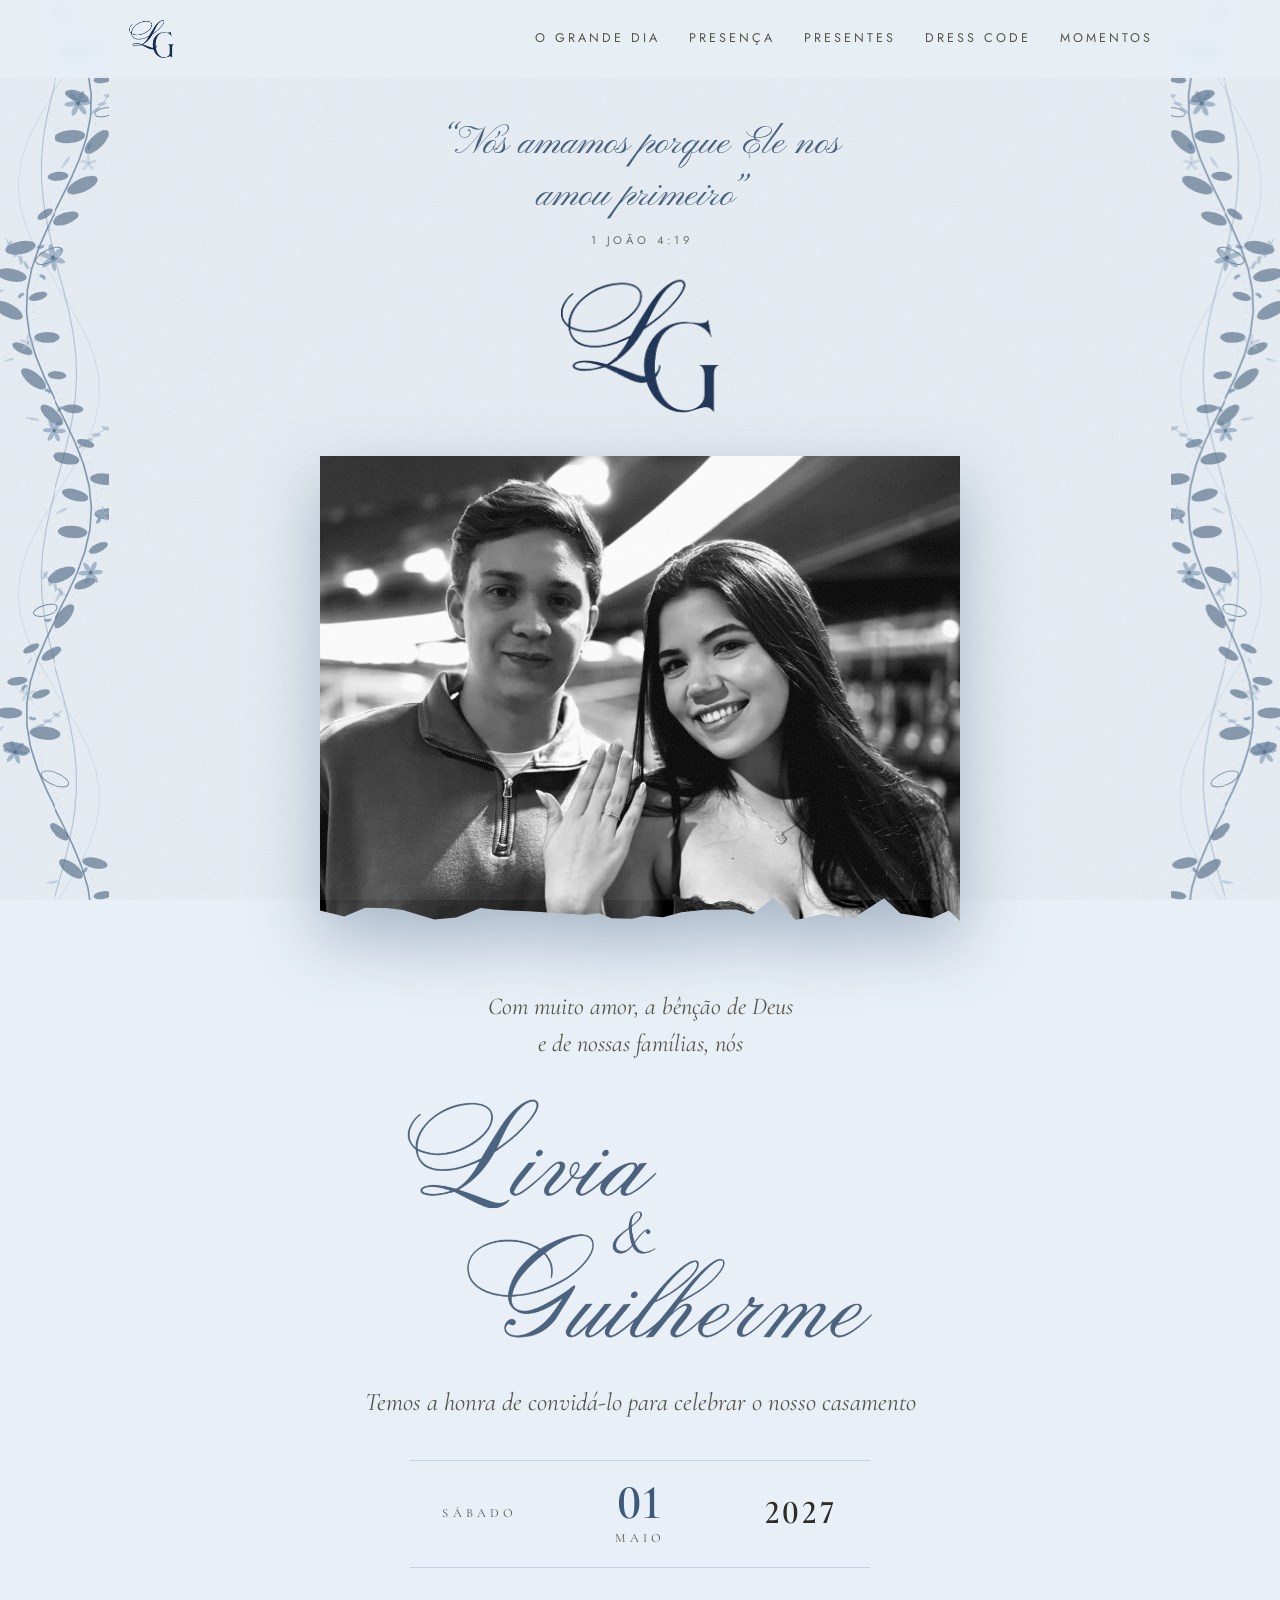
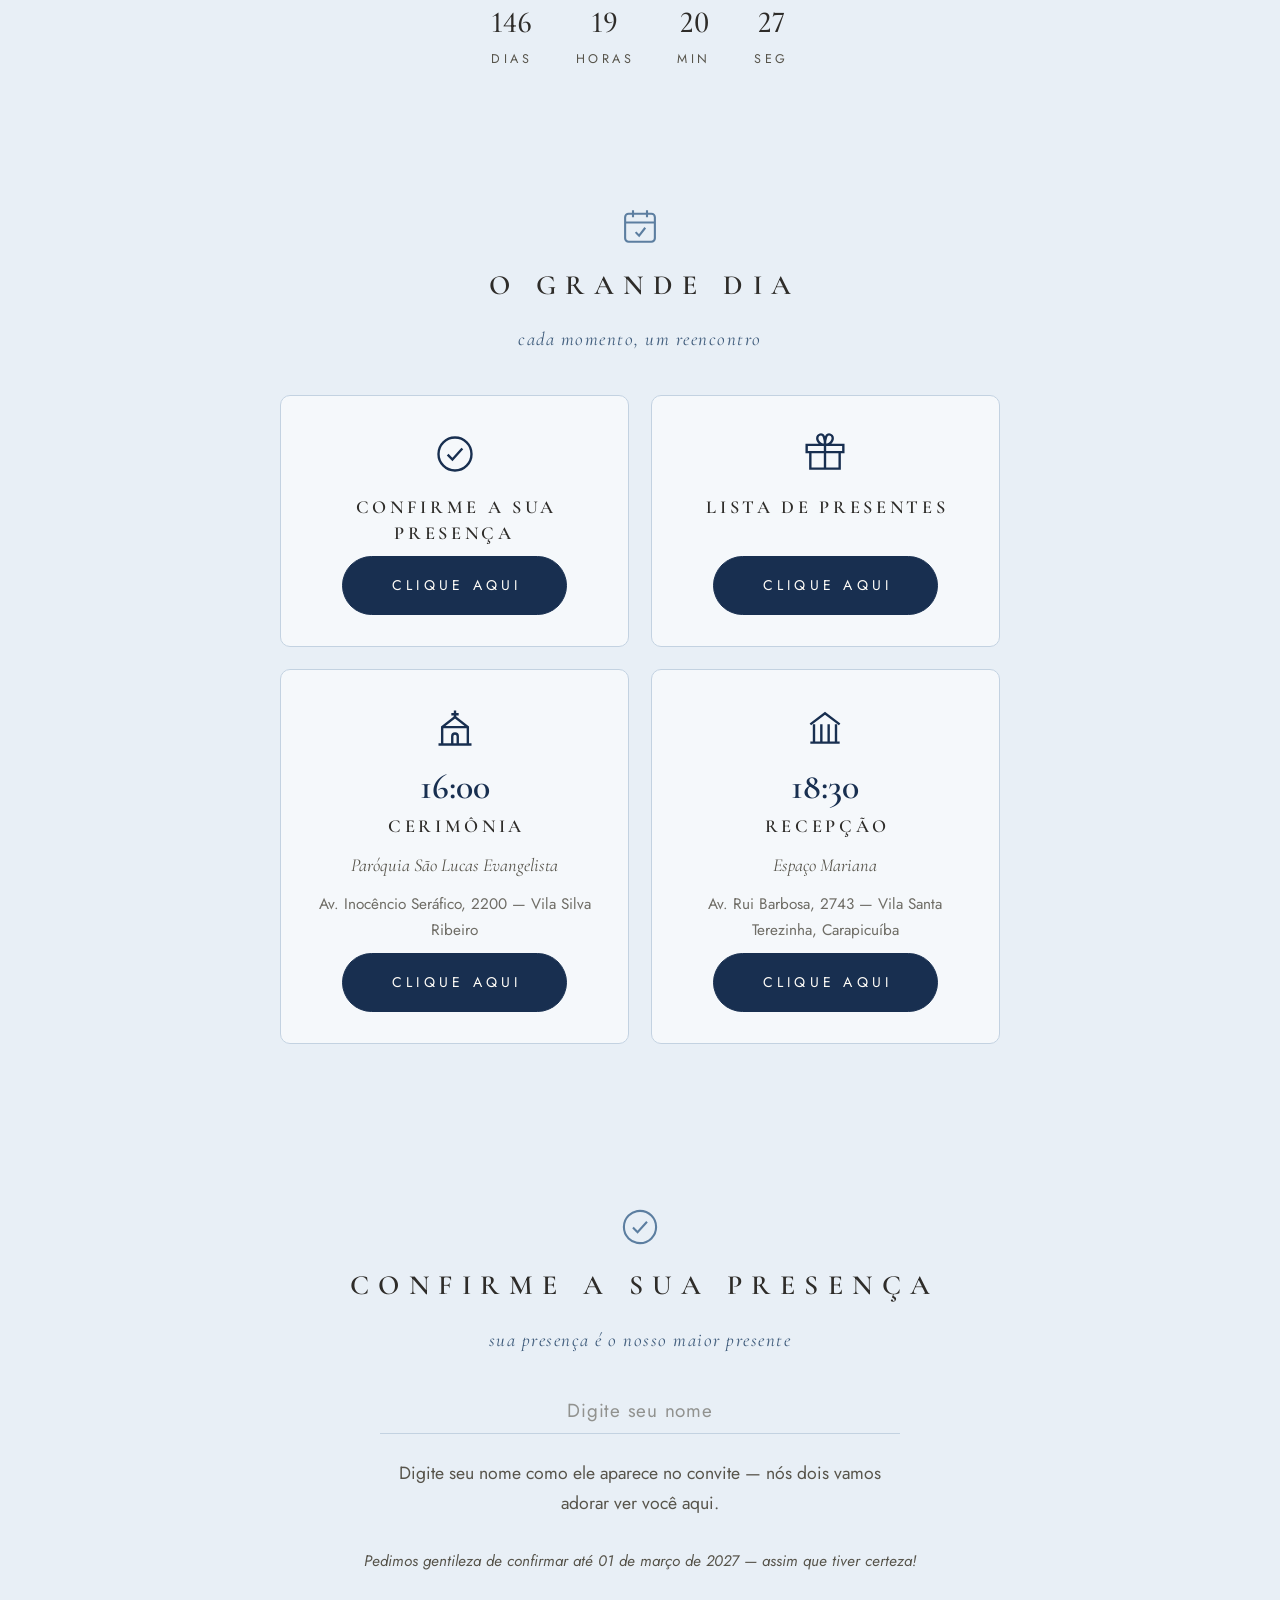
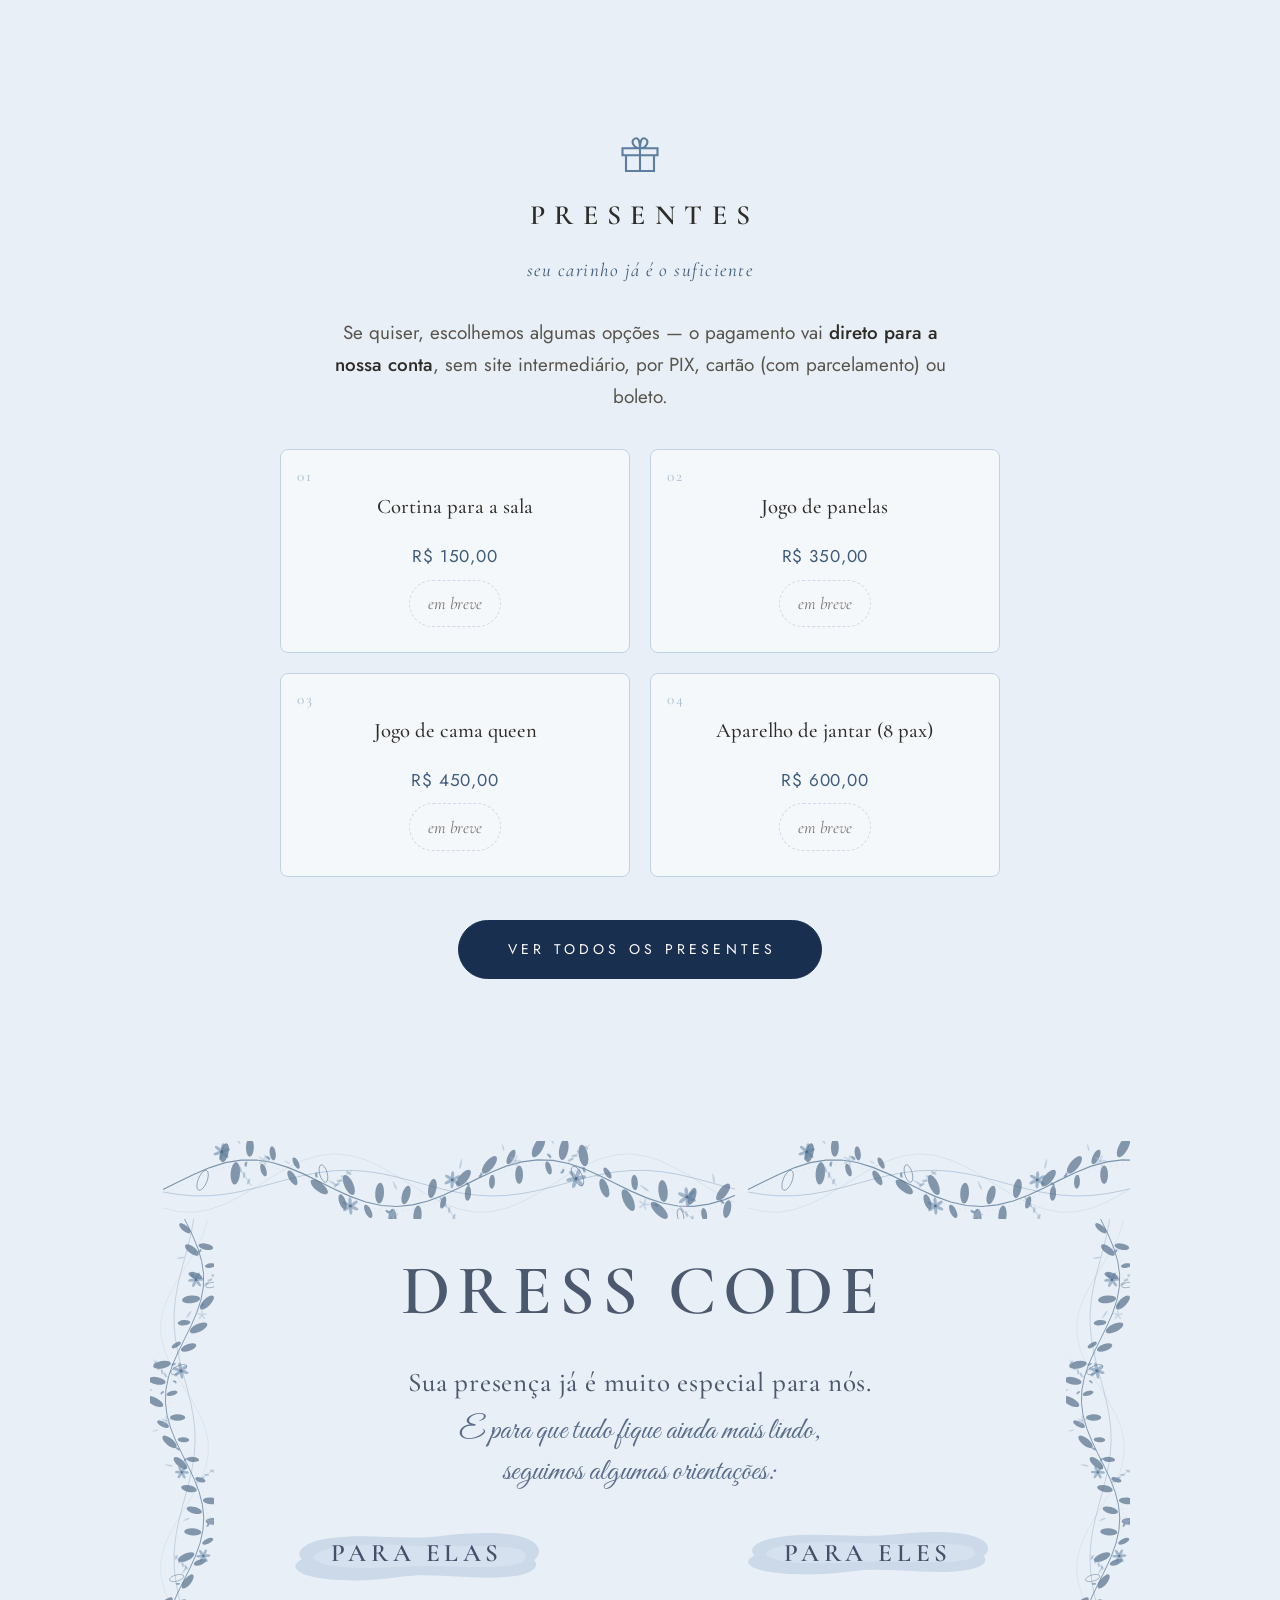
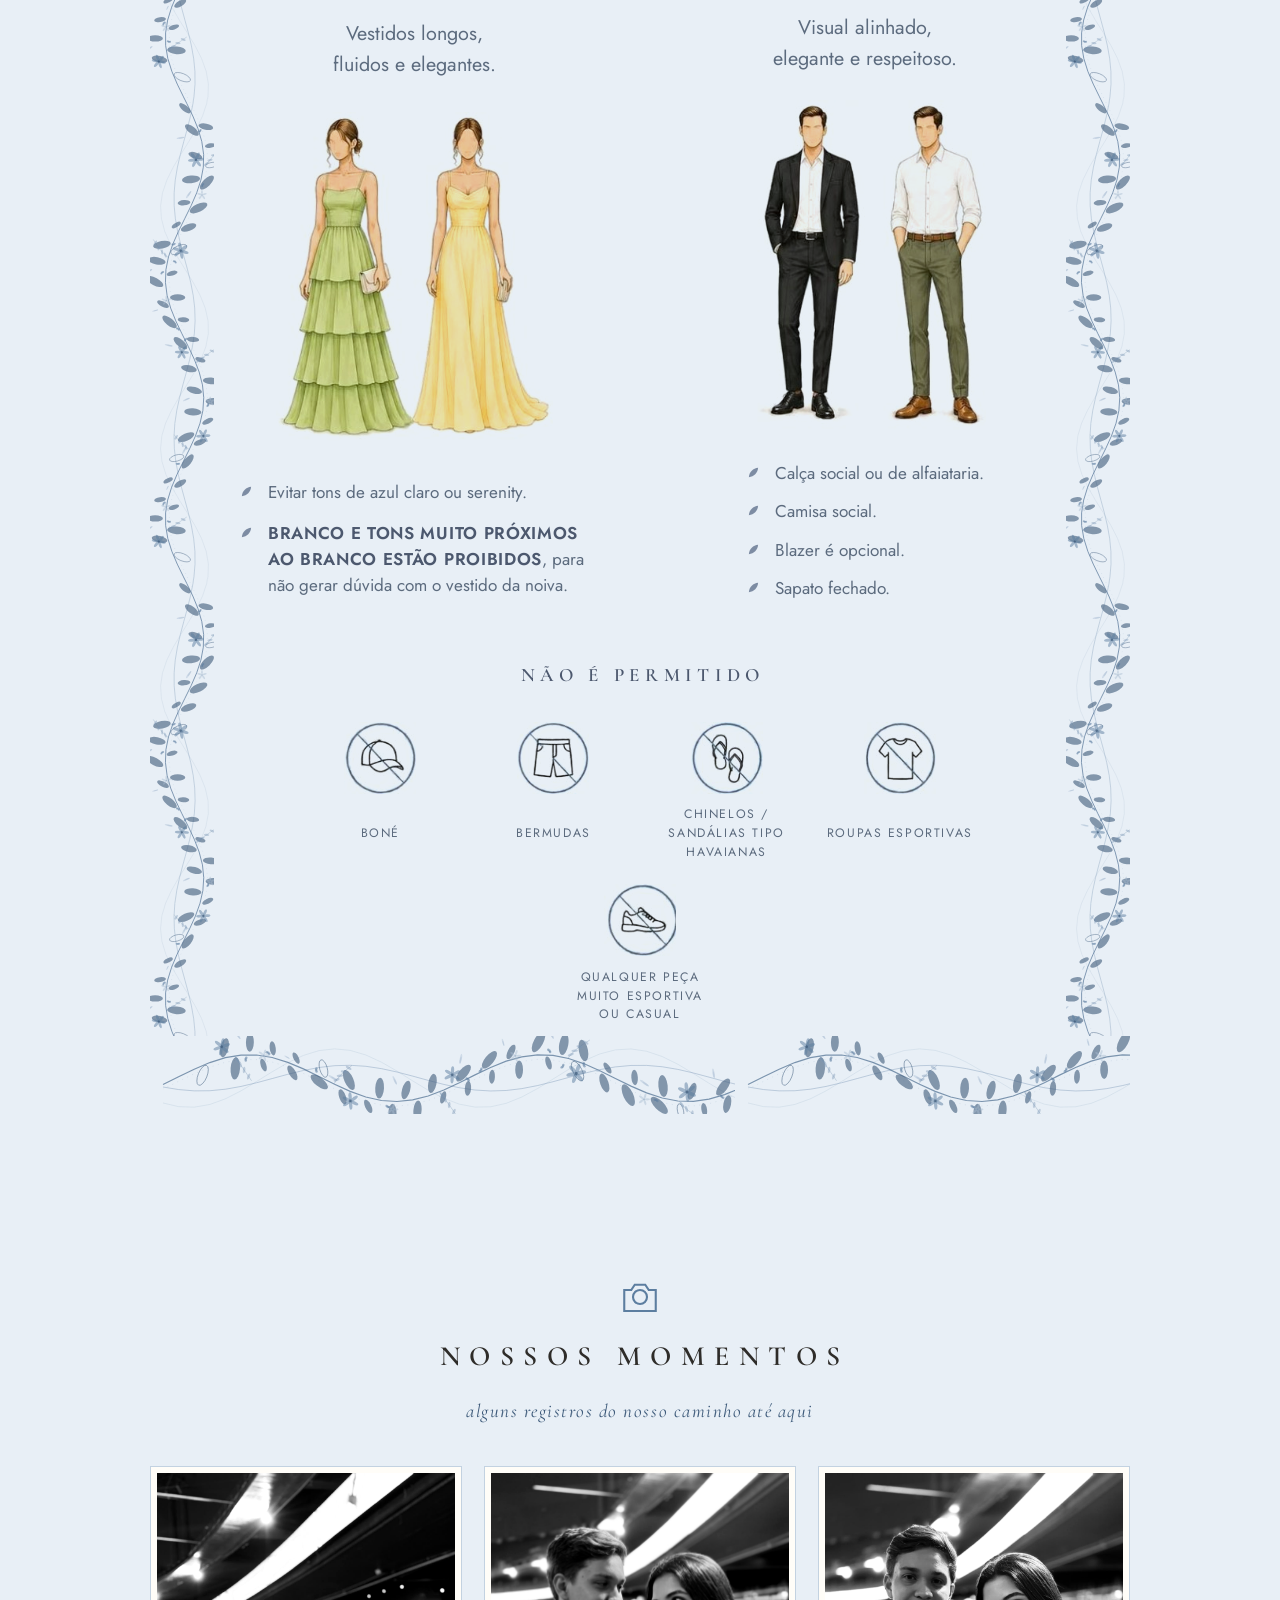
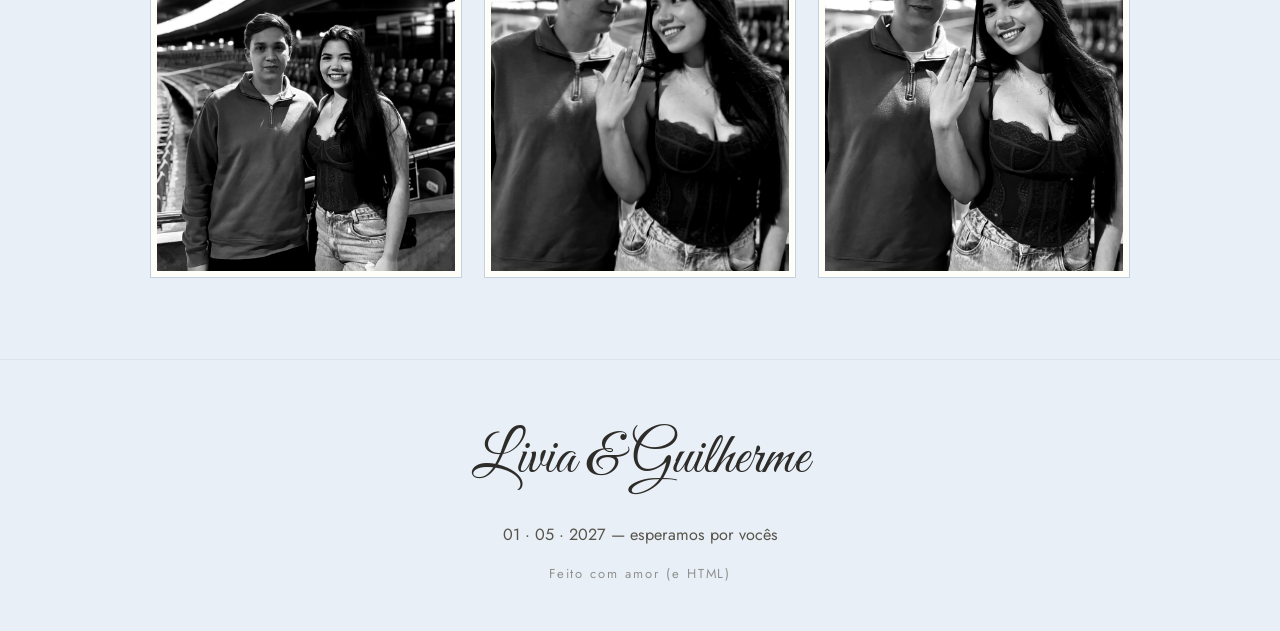
==== index.html @ 443a5aac "Implementação Carta Convite Casamento Livia e Guilherme" ====
<!DOCTYPE html>
<html lang="pt-BR">
<head>
  <meta charset="UTF-8">
  <meta name="viewport" content="width=device-width, initial-scale=1.0">
  <title>Livia &amp; Guilherme — 01 de Maio de 2027</title>
  <!-- TODO LIVIA: conferir data, horário e locais antes de publicar -->
  <meta name="description" content="Livia & Guilherme têm a honra de convidar você para o nosso casamento — sábado, 01 de maio de 2027. Confirme sua presença.">
  <meta property="og:title" content="Livia &amp; Guilherme — Casamento">
  <meta property="og:description" content="01 · 05 · 2027 — Temos a honra de convidá-lo para o nosso casamento.">
  <meta property="og:type" content="website">
  <meta property="og:url" content="https://rcvdigo.github.io/livia_guilherme/">
  <meta property="og:image" content="https://rcvdigo.github.io/livia_guilherme/img/og.jpeg">
  <meta property="og:image:width" content="1200">
  <meta property="og:image:height" content="630">
  <meta property="og:locale" content="pt_BR">
  <meta name="twitter:card" content="summary_large_image">
  <link rel="preconnect" href="https://fonts.googleapis.com">
  <link rel="preconnect" href="https://fonts.gstatic.com" crossorigin>
  <link href="https://fonts.googleapis.com/css2?family=Cormorant+Garamond:ital,wght@0,400;0,500;0,600;1,400;1,500&family=Great+Vibes&family=Jost:wght@300;400;500&family=Pinyon+Script&display=swap" rel="stylesheet">
  <link rel="stylesheet" href="css/style.css">
  <link rel="stylesheet" href="css/foto-deckle.css">
  <link rel="icon" type="image/png" href="img/favicon.png">
</head>
<body>

  <!-- moldura floral lateral (tile gerado) -->
  <div class="florais florais--esq" aria-hidden="true"></div>
  <div class="florais florais--dir" aria-hidden="true"></div>

  <header class="topbar">
    <a class="monograma" href="#inicio" aria-label="Início"><img src="img/monograma.png" alt=""></a>
    <nav class="nav" id="nav" aria-label="Navegação principal">
      <a href="#dia">O Grande Dia</a>
      <a href="#presenca">Presença</a>
      <a href="#presentes">Presentes</a>
      <a href="#dresscode">Dress Code</a>
      <a href="#galeria">Momentos</a>
    </nav>
    <button class="nav-toggle" id="navToggle" aria-label="Abrir menu" aria-expanded="false">☰</button>
  </header>

  <main>
    <!-- ============ SEÇÃO 1 — HERO (monograma, nomes, data, versículo) ============ -->
    <section class="hero" id="inicio">
      <div class="hero__versiculo" data-hero style="--d:.1s">
        <p>“Nós amamos porque Ele nos amou primeiro”</p>
        <span>1 João 4:19</span>
      </div>
      <div class="hero__monograma" data-hero style="--d:.3s">
        <img src="img/monograma.png" alt="Monograma L &amp; G">
      </div>
      <!-- TODO LIVIA: trocar por uma foto B&W mais nítida quando houver -->
      <figure class="hero__foto foto-deckle" data-hero style="--d:.55s">
        <img src="img/casal-olhando.jpg" alt="Livia e Guilherme rindo um com o outro">
      </figure>
      <p class="hero__verso" data-hero style="--d:.8s">Com muito amor, a bênção de Deus<br>e de nossas famílias, nós</p>
      <h1 class="hero__nomes" data-hero style="--d:1.05s"><img src="img/nomes.png" alt="Livia &amp; Guilherme"></h1>
      <p class="hero__convite" data-hero style="--d:1.3s">Temos a honra de convidá-lo para celebrar o nosso casamento</p>
      <div class="data-line" data-hero style="--d:1.5s">
        <span class="data-line__col"><small>Sábado</small></span>
        <span class="data-line__col"><b>01</b><small>Maio</small></span>
        <span class="data-line__col"><b class="ano">2027</b></span>
      </div>
      <div class="countdown" id="countdown" data-hero style="--d:1.7s" aria-label="Contagem regressiva para o casamento">
        <div><b id="cd-d">—</b><small>dias</small></div>
        <div><b id="cd-h">—</b><small>horas</small></div>
        <div><b id="cd-m">—</b><small>min</small></div>
        <div><b id="cd-s">—</b><small>seg</small></div>
      </div>
    </section>

    <!-- ============ SEÇÃO 2 — CARDS DE EVENTOS E AÇÕES RÁPIDAS ============ -->
    <section class="bloco" id="dia">
      <div class="bloco__cabecalho" data-reveal>
        <svg class="bloco__icone" viewBox="0 0 24 24" fill="none" stroke="currentColor" stroke-width="1.2" aria-hidden="true"><rect x="3.5" y="5" width="17" height="16" rx="2"/><path d="M3.5 10h17M8 3v4M16 3v4"/><path d="m9.5 15.5 2 2 3.5-4.5"/></svg>
        <h2 class="bloco__titulo">O Grande Dia</h2>
        <p class="bloco__sub">cada momento, um reencontro</p>
      </div>
      <div class="acoes">
        <article class="acao" data-reveal>
          <svg class="acao__icone" viewBox="0 0 24 24" fill="none" stroke="currentColor" stroke-width="1.3" aria-hidden="true"><circle cx="12" cy="12" r="9"/><path d="m8 12.3 2.6 2.7L16 9"/></svg>
          <h3 class="acao__titulo">Confirme a sua Presença</h3>
          <a class="botao botao--marinho" href="#presenca">Clique aqui</a>
        </article>
        <article class="acao" data-reveal style="--rd:.08s">
          <svg class="acao__icone" viewBox="0 0 24 24" fill="none" stroke="currentColor" stroke-width="1.3" aria-hidden="true"><path d="M4 11h16v9H4zM2 7h20v4H2zM12 7v13M12 7c-4 0-5.5-4.5-3-5.5S12 4 12 7zm0 0c4 0 5.5-4.5 3-5.5S12 4 12 7z"/></svg>
          <h3 class="acao__titulo">Lista de Presentes</h3>
          <a class="botao botao--marinho" href="#presentes">Clique aqui</a>
        </article>
        <article class="acao" id="cerimonia" data-reveal style="--rd:.16s">
          <svg class="acao__icone" viewBox="0 0 24 24" fill="none" stroke="currentColor" stroke-width="1.3" aria-hidden="true"><path d="M12 2.5v4M10 4.5h4"/><path d="M5 21V11.5L12 6l7 5.5V21"/><path d="M3 21h18M5 11.5h14"/><path d="M10.5 21v-4.5a1.5 1.5 0 0 1 3 0V21"/></svg>
          <p class="acao__horario">16:00</p>
          <h3 class="acao__titulo">Cerimônia</h3>
          <p class="acao__local">Paróquia São Lucas Evangelista</p>
          <p class="acao__endereco">Av. Inocêncio Seráfico, 2200 — Vila Silva Ribeiro</p>
          <a class="botao botao--marinho" target="_blank" rel="noopener"
             href="https://www.google.com/maps/search/?api=1&amp;query=Par%C3%B3quia+S%C3%A3o+Lucas+Evangelista%2C+Av.+Inoc%C3%AAncio+Ser%C3%A1fico%2C+2200+-+Vila+Silva+Ribeiro">Clique aqui</a>
        </article>
        <article class="acao" id="recepcao" data-reveal style="--rd:.24s">
          <svg class="acao__icone" viewBox="0 0 24 24" fill="none" stroke="currentColor" stroke-width="1.3" aria-hidden="true"><path d="M4 10l8-6 8 6"/><path d="M6 10v10M18 10v10M4 20h16M10 10v10M14 10v10"/></svg>
          <p class="acao__horario">18:30</p>
          <h3 class="acao__titulo">Recepção</h3>
          <p class="acao__local">Espaço Mariana</p>
          <p class="acao__endereco">Av. Rui Barbosa, 2743 — Vila Santa Terezinha, Carapicuíba</p>
          <a class="botao botao--marinho" target="_blank" rel="noopener"
             href="https://maps.app.goo.gl/5NNAHqxyvUBiujkr8">Clique aqui</a>
        </article>
      </div>
    </section>

    <!-- ============ SEÇÃO 3 — RSVP (mesmo mecanismo do amabillyegabriel.com) ============ -->
    <!-- Nomes cadastrados em js/dados.js; confirmações via Apps Script (README) -->
    <section class="bloco bloco--centro" id="presenca">
      <div class="bloco__cabecalho" data-reveal>
        <svg class="bloco__icone" viewBox="0 0 24 24" fill="none" stroke="currentColor" stroke-width="1.2" aria-hidden="true"><circle cx="12" cy="12" r="9.2"/><path d="m8 12.3 2.6 2.7L16 9"/></svg>
        <h2 class="bloco__titulo">Confirme a sua Presença</h2>
        <p class="bloco__sub">sua presença é o nosso maior presente</p>
      </div>
      <div class="rsvp" data-reveal>
        <input type="text" id="rsvpInput" placeholder="Digite seu nome" autocomplete="off" spellcheck="false"
               aria-label="Digite seu nome">
        <div id="rsvpStatus" class="rsvp__status" aria-live="polite"></div>
        <div class="rsvp__mural" id="rsvpMural" hidden></div>
      </div>
      <p class="minusc rsvp__prazo" id="rsvpPrazo" data-reveal></p>
    </section>

    <!-- ============ SEÇÃO 4 — PRESENTES (Mercado Pago) ============ -->
    <!-- itens em js/dados.js: link do Mercado Pago em "link"; pago? "comprado": true -->
    <!-- aqui só os 4 primeiros (data-limite); a lista completa fica em presentes.html -->
    <section class="bloco bloco--centro" id="presentes">
      <div class="bloco__cabecalho" data-reveal>
        <svg class="bloco__icone" viewBox="0 0 24 24" fill="none" stroke="currentColor" stroke-width="1.2" aria-hidden="true"><path d="M4 11h16v9H4zM2 7h20v4H2zM12 7v13M12 7c-4 0-5.5-4.5-3-5.5S12 4 12 7zm0 0c4 0 5.5-4.5 3-5.5S12 4 12 7z"/></svg>
        <h2 class="bloco__titulo">Presentes</h2>
        <p class="bloco__sub">seu carinho já é o suficiente</p>
      </div>
      <p class="bloco__texto" data-reveal>Se quiser, escolhemos algumas opções — o pagamento vai
      <b>direto para a nossa conta</b>, sem site intermediário, por PIX, cartão (com parcelamento) ou boleto.</p>
      <div class="grade-presentes" id="gradePresentes" data-limite="4"></div>
      <p class="presentes__mais" id="verTodos" hidden>
        <a class="botao botao--marinho" href="presentes.html">Ver todos os presentes</a>
      </p>
      <noscript><p class="minusc">Ative o JavaScript para ver a lista de presentes.</p></noscript>
    </section>

    <!-- ============ SEÇÃO 5 — DRESS CODE (convite florido — modelo da noiva) ============ -->
    <section class="bloco bloco--centro" id="dresscode">
      <div class="dress-in" data-reveal>
        <span class="dc-frame dc-frame--t" aria-hidden="true"></span>
        <span class="dc-frame dc-frame--b" aria-hidden="true"></span>
        <span class="dc-frame dc-frame--l" aria-hidden="true"></span>
        <span class="dc-frame dc-frame--r" aria-hidden="true"></span>

        <div class="bloco__cabecalho">
          <h2 class="bloco__titulo">Dress Code</h2>
          <p class="bloco__sub">Sua presença já é muito especial para nós.</p>
          <p class="bloco__sub bloco__sub--cali">E para que tudo fique ainda mais lindo,<br>
          seguimos algumas orientações:</p>
        </div>

        <div class="dc">
          <div class="dc__lado">
            <h3 class="dc__pill">Para elas</h3>
            <p class="dc__desc">Vestidos longos,<br>fluidos e elegantes.</p>
            <img src="img/dc-elas.jpg" alt="Ilustração de duas convidadas com vestidos longos, um verde em camadas e outro amarelo">
            <ul class="dc__lista">
              <li>Evitar tons de azul claro ou serenity.</li>
              <li><b>Branco e tons muito próximos ao branco estão proibidos</b>, para não gerar dúvida com o vestido da noiva.</li>
            </ul>
          </div>
          <span class="dc__div" aria-hidden="true"></span>
          <div class="dc__lado">
            <h3 class="dc__pill">Para eles</h3>
            <p class="dc__desc">Visual alinhado,<br>elegante e respeitoso.</p>
            <img src="img/dc-eles.jpg" alt="Ilustração de dois convidados, um de terno escuro e outro de camisa social com calça oliva">
            <ul class="dc__lista">
              <li>Calça social ou de alfaiataria.</li>
              <li>Camisa social.</li>
              <li>Blazer é opcional.</li>
              <li>Sapato fechado.</li>
            </ul>
          </div>
        </div>
        <div class="dc__nao" data-reveal>
          <h3>Não é permitido</h3>
          <ul class="dc__proibicoes">
            <li>
              <img src="img/dc-p1.jpg" alt="">
              <span>Boné</span>
            </li>
            <li>
              <img src="img/dc-p2.jpg" alt="">
              <span>Bermudas</span>
            </li>
            <li>
              <img src="img/dc-p3.jpg" alt="">
              <span>Chinelos / sandálias tipo havaianas</span>
            </li>
            <li>
              <img src="img/dc-p4.jpg" alt="">
              <span>Roupas esportivas</span>
            </li>
            <li>
              <img src="img/dc-p5.jpg" alt="">
              <span>Qualquer peça muito esportiva ou casual</span>
            </li>
          </ul>
        </div>
      </div>
    </section>

    <!-- ============ SEÇÃO 6 — GALERIA / NOSSOS MOMENTOS ============ -->
    <section class="bloco" id="galeria">
      <div class="bloco__cabecalho" data-reveal>
        <svg class="bloco__icone" viewBox="0 0 24 24" fill="none" stroke="currentColor" stroke-width="1.2" aria-hidden="true"><path d="M3 8h4l2-3h6l2 3h4v12H3zM12 16a4 4 0 1 0 0-8 4 4 0 0 0 0 8z"/></svg>
        <h2 class="bloco__titulo">Nossos Momentos</h2>
        <p class="bloco__sub">alguns registros do nosso caminho até aqui</p>
      </div>
      <div class="galeria">
        <figure data-reveal><img src="img/casal-frente.jpg" alt="Livia e Guilherme juntos" loading="lazy"></figure>
        <figure data-reveal><img src="img/casal-anel.jpg" alt="Anel de noivato" loading="lazy"></figure>
        <figure data-reveal><img src="img/casal-olhando.jpg" alt="Olhares trocados" loading="lazy"></figure>
        <!-- TODO LIVIA: adicionar mais fotos (pré-wedding etc.) aqui -->
      </div>
    </section>
  </main>

  <footer class="rodape">
    <p class="caligrafia rodape__nomes">Livia &amp; Guilherme</p>
    <p>01 · 05 · 2027 — esperamos por vocês</p>
    <small>Feito com amor (e HTML)</small>
  </footer>

  <!-- lightbox simples -->
  <div class="lightbox" id="lightbox" hidden>
    <img src="" alt="">
    <button class="lightbox__fechar" aria-label="Fechar">✕</button>
  </div>

  <!-- modal de presente ("Ver detalhes", modelo da referência) -->
  <div class="modal" id="modalPresente" hidden>
    <div class="modal__caixa">
      <button class="modal__fechar" type="button" aria-label="Fechar">✕</button>
      <p class="modal__rotulo">Seu presente</p>
      <h3 class="modal__nome" id="modalNome"></h3>
      <p class="modal__preco" id="modalPreco"></p>
      <div class="modal__meios" aria-label="Formas de pagamento">
        <span title="PIX">PIX</span><span title="Cartão de crédito">Cartão</span><span title="Boleto">Boleto</span><span title="Parcelamento em até 12x">12×</span>
      </div>
      <p class="minusc" id="modalNota">Pagamento direto para a conta do casal, via Mercado Pago.</p>
      <a class="botao botao--marinho modal__cta" id="modalCta" target="_blank" rel="noopener">Faça o pagamento</a>
    </div>
  </div>

  <script src="js/dados.js"></script>
  <script src="js/main.js"></script>
</body>
</html>
---- css/style.css ----
/* ============================================================
   Livia & Guilherme — identidade visual v2
   Fiel ao mockup da noiva: moldura botânica azul densa, papel
   creme, foto B&W com rasgo de papel, caligrafia + serif caps.
   ============================================================ */
:root {
  --creme:        #e8eff6; /* fundo único do site: azul bem claro (pedido da noiva, 31/10) */
  --creme-escuro: #d9e4ef;
  --azul:         #5c7ea0;
  --azul-claro:   #a8bcd1;
  --azul-tinta:   #3d5a7a;
  --marinho:      #182f50; /* navy do monograma oficial (extraído de img/monograma.png) */
  --carvao:       #2e2c29;
  --grafite:      #57544b;
  --borda:        #c3d2e1;
  --branco:       #fffdf8;

  --serif: "Cormorant Garamond", Georgia, serif;
  --sans:  "Jost", "Segoe UI", sans-serif;
  --cali:  "Great Vibes", cursive;
  --cali-fina: "Pinyon Script", cursive; /* caligrafia fina de convite (estilo Bickham Script) */

  --flor-w: clamp(46px, 8.5vw, 116px);
  /* margem do papel: toda a coluna de conteúdo fica AQUI, fora da moldura
     floral (que cobre 0..--flor-w). Se algo sangrar para cá, some com a flor. */
  --gutter: calc(var(--flor-w) + 1rem);
  /* textura de papel (ruído sutil) */
  --papel: url("data:image/svg+xml,%3Csvg xmlns='http://www.w3.org/2000/svg' width='260' height='260'%3E%3Cfilter id='n'%3E%3CfeTurbulence type='fractalNoise' baseFrequency='.8' numOctaves='2' stitchTiles='stitch'/%3E%3CfeColorMatrix type='saturate' values='0'/%3E%3C/filter%3E%3Crect width='260' height='260' filter='url(%23n)' opacity='.55'/%3E%3C/svg%3E");
}

* { box-sizing: border-box; margin: 0; padding: 0; }
html {
  scroll-behavior: smooth;
  /* base 18px (antes 16px): tudo que usa rem cresce ~12% p/ legibilidade
     (pedido do casal, 31/10 — convidados de todas as idades) */
  font-size: 18px;
}
body {
  background: var(--creme);
  color: var(--carvao);
  font-family: var(--sans);
  font-weight: 400; /* era 300 (Jost Light) — 400 legível sem parecer engessado */
  line-height: 1.7;
  overflow-x: hidden;
  padding-inline: var(--gutter); /* nada de conteúdo sob a moldura floral */
}
img { display: block; max-width: 100%; }
a { color: var(--azul-tinta); }
::selection { background: var(--azul-claro); color: var(--carvao); }

/* ---------- textura de papel sobre toda a página ---------- */
body::before {
  content: ""; position: fixed; inset: 0; z-index: 30;
  pointer-events: none; opacity: .3; background-image: var(--papel);
}
body::after {
  content: ""; position: fixed; inset: 0; z-index: 0; pointer-events: none;
  background: none; /* vinheta removida: fundo em um tom só */
}

/* ---------- moldura floral lateral (tile gerado: img/flores.svg) ---------- */
.florais {
  position: fixed; top: 0; bottom: 0; width: var(--flor-w);
  background-image: url("../img/flores.svg");
  background-repeat: repeat-y;
  background-size: 100% auto;
  background-position-y: var(--par, 0px); /* parallax via JS */
  pointer-events: none; z-index: 5;
}
.florais--esq { left: 0; }
.florais--dir { right: 0; transform: scaleX(-1); }
/* o conteúdo inteiro vive dentro de --gutter (ver body);
   faixas full-blee (topbar/rodapé) escapam com margem negativa e
   devolvem a mesma respiração via padding */
@media (max-width: 560px) { :root { --flor-w: 42px; } }

/* ---------- topo ---------- */
.topbar {
  position: sticky; top: 0; z-index: 50;
  display: flex; align-items: center; justify-content: space-between;
  margin-inline: calc(-1 * var(--gutter)); /* faixa full-blee por baixo das flores */
  padding: 1rem var(--gutter);
  background: rgba(232, 239, 246, .92);
  backdrop-filter: blur(8px);
  transition: padding .3s ease, box-shadow .3s ease;
}
.topbar.rolado {
  padding-block: .45rem;
  box-shadow: 0 8px 24px -14px rgba(46, 44, 41, .35);
  border-bottom: 1px solid var(--creme-escuro);
}
.monograma { display: inline-flex; align-items: center; }
.monograma img { height: 42px; width: auto; }
.nav { display: flex; gap: 1.6rem; }
.nav a {
  font-size: .7rem; letter-spacing: .24em; text-transform: uppercase;
  color: var(--grafite); text-decoration: none; transition: color .2s;
}
.nav a:hover { color: var(--azul-tinta); }
.nav-toggle {
  display: none; background: none; border: 1px solid var(--borda);
  border-radius: 4px; font-size: 1.1rem; color: var(--carvao); padding: .15rem .55rem;
}
@media (max-width: 760px) {
  .nav-toggle { display: block; }
  .nav {
    position: absolute; top: 100%; right: 0; left: 0;
    flex-direction: column; gap: 0; background: var(--creme);
    border-bottom: 1px solid var(--borda);
    left: var(--gutter); right: var(--gutter); /* menu fica dentro do papel */
    max-height: 0; overflow: hidden; transition: max-height .3s ease;
  }
  .nav.aberto { max-height: 340px; }
  .nav a { padding: .9rem 1.2rem; border-top: 1px solid var(--creme-escuro); }
}

/* ---------- entradas em cena ---------- */
@keyframes subiu { from { opacity: 0; transform: translateY(20px); } to { opacity: 1; transform: none; } }
@keyframes kenburns { from { transform: scale(1); } to { transform: scale(1.07); } }
[data-hero] { opacity: 0; animation: subiu 1s cubic-bezier(.2, .7, .3, 1) forwards; animation-delay: var(--d, 0s); }
[data-reveal] { opacity: 0; transform: translateY(26px); transition: opacity .9s ease, transform .9s cubic-bezier(.2, .7, .3, 1); transition-delay: var(--rd, 0s); }
[data-reveal].visivel { opacity: 1; transform: none; }

/* ---------- HERO (fiel ao mockup) ---------- */
.hero {
  position: relative; z-index: 1;
  min-height: calc(100svh - 64px);
  display: flex; flex-direction: column; justify-content: center;
  text-align: center;
  padding: 2.2rem 0 3rem;
}
.hero__versiculo { max-width: 42ch; margin: 0 auto; }
.hero__versiculo p {
  font-family: var(--cali-fina);
  font-size: clamp(1.5rem, 4vw, 2.15rem);
  line-height: 1.35; color: var(--azul-tinta);
}
.hero__versiculo span {
  display: block; margin-top: .5rem;
  font-size: .62rem; letter-spacing: .34em; text-indent: .34em; text-transform: uppercase;
  color: var(--grafite); opacity: .9;
}
.hero__monograma { display: flex; justify-content: center; margin-top: 1.2rem; }
.hero__monograma img { height: clamp(104px, 21vw, 148px); width: auto; }
.hero__foto {
  width: min(640px, 94%);
  margin: 2rem auto 0;
  filter: drop-shadow(0 26px 34px rgba(61, 90, 122, .38));
}
.hero__foto img {
  width: 100%; aspect-ratio: 13 / 10; object-fit: cover; object-position: 50% 24%;
  filter: grayscale(1) contrast(1.06) brightness(1.02);
  animation: kenburns 26s ease-in-out infinite alternate;
}
.hero__verso {
  font-family: var(--serif); font-style: italic;
  font-size: clamp(1.05rem, 2.6vw, 1.35rem); line-height: 1.55;
  color: var(--grafite); margin-top: 2.2rem;
}
.hero__nomes { margin-top: .5rem; }
.hero__nomes img { width: min(520px, 86%); height: auto; margin-inline: auto; }
.hero__convite {
  font-family: var(--serif); font-style: italic;
  font-size: clamp(1.05rem, 2.6vw, 1.4rem);
  color: var(--grafite); margin-top: .9rem;
}
.data-line {
  display: grid; grid-template-columns: 1fr 1.15fr 1fr; align-items: center;
  justify-items: center; column-gap: .6rem;
  width: min(460px, 90%); margin: 2rem auto 0;
  border-top: 1px solid var(--borda); border-bottom: 1px solid var(--borda);
  padding: 1rem 0;
  font-family: var(--serif); text-transform: uppercase;
  font-feature-settings: "lnum" 1; /* algarismos de linha: senão o 1 parece um i */
  color: var(--azul-tinta);
}
.data-line small { display: block; font-size: .7rem; letter-spacing: .32em; color: var(--grafite); }
.data-line b { font-size: clamp(2rem, 6.5vw, 2.7rem); font-weight: 600; letter-spacing: .04em; line-height: 1; }
.data-line .ano { font-size: clamp(1.35rem, 4.6vw, 1.85rem); letter-spacing: .08em; color: var(--carvao); }
.countdown {
  display: flex; justify-content: center; gap: clamp(1.2rem, 4.5vw, 2.4rem);
  margin-top: 1.6rem;
}
.countdown div { display: grid; justify-items: center; }
.countdown b { font-family: var(--serif); font-size: 1.7rem; font-weight: 500; font-feature-settings: "lnum" 1; }
.countdown small { font-size: .7rem; letter-spacing: .28em; text-transform: uppercase; color: var(--grafite); }

/* ---------- blocos genéricos ---------- */
main { position: relative; z-index: 1; }
.bloco {
  max-width: 980px; margin: 0 auto;
  padding: clamp(3.2rem, 9vh, 5.4rem) 0;
  scroll-margin-top: 76px;
}
.bloco--centro { text-align: center; }
.bloco__cabecalho { display: grid; justify-items: center; gap: .8rem; margin-bottom: 1.7rem; text-align: center; }
.bloco__icone { width: 42px; height: 42px; color: var(--azul); }
.bloco__titulo {
  font-family: var(--serif); font-weight: 600;
  font-size: clamp(1.15rem, 2.8vw, 1.55rem);
  letter-spacing: .34em; text-indent: .34em; text-transform: uppercase;
  color: var(--carvao); text-align: center;
}
.bloco__sub {
  font-family: var(--serif); font-style: italic; color: var(--azul-tinta);
  font-size: 1.05rem; letter-spacing: .08em;
}
.bloco__texto { max-width: 58ch; margin-inline: auto; color: var(--grafite); font-size: 1.05rem; }
.bloco__texto b { color: var(--carvao); font-weight: 500; }
.minusc { font-size: .85rem; color: var(--grafite); opacity: .9; margin-top: .6rem; }

/* ---------- cards de eventos e ações rápidas ---------- */
.acoes {
  display: grid; gap: 1.2rem; margin-top: 2.2rem;
  grid-template-columns: repeat(auto-fit, minmax(230px, 1fr));
}
.acao {
  background: rgba(255, 255, 255, .55);
  border: 1px solid var(--borda);
  border-radius: 10px;
  padding: 2rem 1.3rem 1.7rem;
  text-align: center;
  display: flex; flex-direction: column; align-items: center; gap: .55rem;
  transition: transform .3s ease, box-shadow .3s ease;
}
.acao:hover { transform: translateY(-4px); box-shadow: 0 18px 34px -20px rgba(24, 47, 80, .4); }
.acao__icone { width: 44px; height: 44px; color: var(--marinho); margin-bottom: .5rem; }
.acao__titulo {
  font-family: var(--serif); font-weight: 600;
  font-size: 1.02rem; letter-spacing: .2em; text-indent: .2em; text-transform: uppercase;
  color: var(--carvao); line-height: 1.4;
}
.acao__horario { font-family: var(--serif); font-weight: 600; font-size: 2rem; line-height: 1; color: var(--marinho); }
.acao__local { font-family: var(--serif); font-style: italic; font-size: 1.02rem; color: var(--grafite); }
.acao__endereco { font-size: .85rem; color: var(--grafite); opacity: .85; }
.acao .botao { margin-top: auto; }

/* ---------- botões (pílulas finas, como o mockup) ---------- */
.botao {
  align-self: center; margin-top: auto;
  font-family: var(--sans); font-size: .72rem; letter-spacing: .3em; text-indent: .3em;
  text-transform: uppercase; text-decoration: none; cursor: pointer;
  color: var(--azul-tinta); background: transparent;
  border: 1px solid var(--azul); border-radius: 999px;
  padding: .72rem 1.7rem .68rem;
  transition: background .25s, color .25s, border-color .25s;
}
.botao:hover { background: var(--azul); color: var(--branco); }
.botao--marinho { background: var(--marinho); border-color: var(--marinho); color: #fffdf8; font-size: .78rem; padding: .95rem 2.5rem .9rem; }
.botao--marinho:hover { background: #23406d; border-color: #23406d; color: #fffdf8; }

/* ---------- lista de presentes ---------- */
.grade-presentes {
  display: grid; gap: 1.1rem; margin-top: 2rem;
  grid-template-columns: repeat(auto-fill, minmax(215px, 1fr));
}
.presente {
  position: relative;
  background: rgba(255, 255, 255, .55);
  border: 1px solid var(--borda); border-radius: 8px;
  padding: 1.7rem 1.1rem 1.4rem;
  text-align: center;
  display: flex; flex-direction: column; align-items: center; gap: .45rem;
  transition: transform .3s ease, box-shadow .3s ease;
}
.presente:hover { transform: translateY(-4px); box-shadow: 0 18px 34px -20px rgba(61, 90, 122, .4); }
.presente__num {
  position: absolute; top: .7rem; left: .9rem;
  font-family: var(--serif); font-size: .85rem; color: var(--azul-claro);
  letter-spacing: .1em;
}
.presente h3 { font-family: var(--serif); font-weight: 500; font-size: 1.15rem; line-height: 1.3; min-height: 2.6em; display: flex; align-items: center; }
.presente__preco { color: var(--azul-tinta); font-size: .95rem; letter-spacing: .05em; }
.presente--comprado { opacity: .62; }
/* desktop: 2x2 simétrico nos cards do Grande Dia e na prévia de presentes */
@media (min-width: 700px) {
  .acoes,
  .grade-presentes[data-limite] {
    grid-template-columns: repeat(2, minmax(0, 1fr));
    max-width: 720px; margin-inline: auto;
  }
}
/* lista completa (presentes.html): colunas que fecham certo com 8 itens */
@media (min-width: 700px) {
  .grade-presentes:not([data-limite]) { grid-template-columns: repeat(2, minmax(0, 1fr)); }
}
@media (min-width: 1000px) {
  .grade-presentes:not([data-limite]) { grid-template-columns: repeat(4, minmax(0, 1fr)); }
}
.presentes__mais { margin-top: 2.4rem; }
.presentes__mais .botao { display: inline-block; }
.selo-ok {
  font-family: var(--serif); font-style: italic; font-size: 1.05rem;
  color: var(--azul-tinta);
  border: 1px dashed var(--azul-claro); border-radius: 999px;
  padding: .45rem 1rem;
}
.selo-breve {
  font-family: var(--serif); font-style: italic; font-size: .95rem;
  color: var(--grafite); opacity: .8;
  border: 1px dashed var(--borda); border-radius: 999px;
  padding: .45rem 1rem;
}
.grade-vazia { max-width: 42ch; margin: 1.6rem auto 0; }

/* ---------- galeria ---------- */
.galeria { display: grid; gap: 1.2rem; margin-top: 2.2rem; grid-template-columns: repeat(auto-fit, minmax(220px, 1fr)); }
.galeria figure { overflow: hidden; border: 1px solid var(--borda); padding: 6px; background: var(--branco); }
.galeria img {
  width: 100%; aspect-ratio: 3 / 4; object-fit: cover;
  filter: grayscale(1) contrast(1.05);
  cursor: zoom-in;
  transition: transform .4s ease, filter .4s ease;
}
.galeria img:hover { transform: scale(1.03); filter: grayscale(.15); }

/* lightbox */
.lightbox { position: fixed; inset: 0; z-index: 100; display: grid; place-items: center; background: rgba(30, 30, 32, .93); padding: 2rem; }
.lightbox[hidden] { display: none; }
.lightbox img { max-width: 92vw; max-height: 84vh; border: 6px solid var(--branco); filter: grayscale(1); }
.lightbox__fechar { position: absolute; top: 1.2rem; right: 1.6rem; background: none; border: none; color: var(--branco); font-size: 1.4rem; cursor: pointer; }

/* ---------- história ---------- */
.caligrafia {
  font-family: var(--cali);
  font-size: clamp(1.8rem, 5.5vw, 3rem);
  color: var(--azul-tinta); line-height: 1.35;
  margin-bottom: 1.2rem;
}

/* ---------- rodapé ---------- */
.rodape {
  text-align: center;
  margin-inline: calc(-1 * var(--gutter)); /* faixa full-blee por baixo das flores */
  padding: 3.4rem var(--gutter) 2.6rem;
  border-top: 1px solid var(--creme-escuro);
  background: transparent;
  color: var(--grafite); font-size: .9rem;
}
.rodape__nomes { font-size: clamp(2.2rem, 6vw, 3.2rem); color: var(--carvao); }
.rodape small { display: block; margin-top: .8rem; opacity: .6; font-size: .72rem; letter-spacing: .15em; }

/* ---------- RSVP (Marque a Data) ---------- */
.rsvp { max-width: 520px; margin: 0 auto; }
.rsvp input {
  width: 100%; background: transparent; border: none; outline: none;
  border-bottom: 1px solid var(--borda);
  font-family: var(--sans); font-weight: 400; font-size: 1.05rem;
  text-align: center; padding: .55rem 0 .5rem;
  color: var(--carvao); caret-color: var(--azul);
}
.rsvp input:focus { border-bottom-color: var(--azul); }
.rsvp input::placeholder { color: var(--grafite); opacity: .6; letter-spacing: .04em; }
.rsvp__status { min-height: 3.2rem; margin-top: 1.4rem; display: grid; justify-items: center; }
.rsvp__dica { color: var(--grafite); font-size: .98rem; }
.rsvp__dica--erro { color: var(--azul-tinta); }
.rsvp__cartao-nome {
  font-family: var(--serif); font-weight: 600;
  font-size: 1.7rem; color: var(--carvao); letter-spacing: .02em;
}
.rsvp__cartao-msg { font-size: .95rem; color: var(--grafite); margin: .4rem 0 1rem; }
.rsvp__prazo { margin-top: 1.6rem; font-style: italic; }
.rsvp__chips { display: flex; flex-wrap: wrap; gap: .5rem; justify-content: center; margin-top: .9rem; }
.chip {
  font-family: var(--sans); font-size: .82rem; cursor: pointer;
  background: transparent; color: var(--azul-tinta);
  border: 1px solid var(--azul-claro); border-radius: 999px;
  padding: .42rem 1.05rem .38rem;
  transition: background .2s, color .2s;
}
button.chip:hover { background: var(--azul-claro); color: var(--carvao); }
.chip--ok { border-style: dashed; opacity: .9; }
.rsvp__mural-titulo {
  font-family: var(--serif); font-style: italic;
  font-size: 1.15rem; color: var(--azul-tinta); margin-top: 1.2rem;
}

/* ---------- dress code (convite florido — réplica do modelo da noiva) ---------- */
#dresscode { position: relative; }
.dress-in {
  position: relative; max-width: 980px; margin: 0 auto;
  padding: clamp(3.4rem, 8vw, 5rem) 5rem; /* 80px > moldura lateral de 64px */
  background: var(--creme); /* mesmo azul do site; precisa ser sólido p/ o multiply das artes (main isola o blend) */
}
/* moldura floral nas quatro bordas da "convite" */
.dc-frame { position: absolute; pointer-events: none; }
.dc-frame--t { top: 0; left: 0; right: 0; height: 78px; background: url("../img/flores-h.svg") repeat-x; background-size: auto 100%; }
.dc-frame--b { bottom: 0; left: 0; right: 0; height: 78px; background: url("../img/flores-h.svg") repeat-x; background-size: auto 100%; }
.dc-frame--l { top: 78px; bottom: 78px; left: 0; width: 64px; background: url("../img/flores.svg") repeat-y; background-size: 100% auto; }
.dc-frame--r { top: 78px; bottom: 78px; right: 0; width: 64px; background: url("../img/flores.svg") repeat-y; background-size: 100% auto; }
@media (max-width: 700px) {
  /* card em largura total: as florais fixas do site já fazem as bordas laterais,
     então o card escapa do gutter e dispensa molduras laterais internas */
  .dress-in { margin-inline: calc(-1 * var(--gutter)); padding-inline: calc(var(--flor-w) + 14px); }
  .dc-frame--t, .dc-frame--b { height: 52px; }
  .dc-frame--l, .dc-frame--r { display: none; }
  .dc__pill {
    font-size: 1.02rem; letter-spacing: .1em; text-indent: .1em;
    padding: .45rem 1.5rem .4rem;
  }
  .dc__lado img { height: min(300px, 78vw); }
}
/* título + subtítulo — medidas e cores amostradas do modelo */
#dresscode .bloco__cabecalho { gap: .5rem; margin-bottom: 1.7rem; }
#dresscode .bloco__titulo {
  font-size: clamp(1.75rem, 5.5vw, 4.4rem);
  letter-spacing: .1em; text-indent: .1em;
  color: #4c586e;
}
#dresscode .bloco__sub {
  font-style: normal; font-weight: 500;
  font-size: clamp(1.15rem, 2.6vw, 1.5rem); letter-spacing: .03em;
  color: #4c586e;
}
#dresscode .bloco__sub--cali {
  font-family: var(--cali);
  font-size: clamp(1.35rem, 3vw, 1.7rem); line-height: 1.32; letter-spacing: .01em;
  color: #5a6c8c; margin-top: -.2rem;
}
.bloco__sub .cali {
  font-family: var(--cali); font-style: normal;
  font-size: 1.42rem; line-height: 1.3; letter-spacing: .02em;
  color: var(--azul-tinta);
}
.dc { display: grid; gap: 2rem; margin-top: 0; grid-template-columns: 1fr; justify-items: center; }
.dc__div { display: none; }
.dc__lado { display: grid; justify-items: center; gap: .55rem; text-align: center; }
.dc__pill {
  position: relative; z-index: 1; margin-bottom: .3rem;
  font-family: var(--serif); font-weight: 600;
  font-size: clamp(1.15rem, 2.4vw, 1.4rem); letter-spacing: .18em; text-indent: .18em; text-transform: uppercase;
  color: #44506a; white-space: nowrap;
  padding: .5rem 2.5rem .45rem;
  background: url("data:image/svg+xml,%3Csvg xmlns='http://www.w3.org/2000/svg' viewBox='0 0 380 100' preserveAspectRatio='none'%3E%3Cpath d='M30 55C18 40 40 26 78 22 130 16 176 26 226 20 272 14 322 12 350 24 368 32 372 46 360 56 370 68 352 80 318 82 268 86 214 74 168 82 120 90 66 88 40 80 20 74 14 64 30 55Z' fill='%23ccd9e8'/%3E%3Cpath d='M48 50C60 34 120 30 180 34 240 38 300 30 340 40 352 46 350 58 336 62 296 72 236 62 176 66 120 70 70 68 56 60 48 56 44 54 48 50Z' fill='%23dbe6f1' opacity='.65'/%3E%3C/svg%3E") center / 100% 100% no-repeat;
}
.dc__desc { font-family: var(--sans); font-weight: 400; font-size: 1.1rem; line-height: 1.55; color: #5c6b7e; margin-top: .8rem; }
.dc__lado img { height: min(330px, 86vw); width: auto; max-width: 96%; margin: .9rem 0 .2rem; }
/* as artes têm papel #f5f5f3: clareia até o branco e multiplica para sumir no fundo azul */
.dc__lado img, .dc__proibicoes img { filter: brightness(1.05); mix-blend-mode: multiply; }
.dc__lista { list-style: none; text-align: left; max-width: 34ch; margin-top: 1rem; display: grid; gap: .7rem; justify-self: center; }
.dc__lista li { position: relative; padding-left: 1.55rem; font-family: var(--sans); font-size: .95rem; line-height: 1.5; color: #5c6b7e; }
.dc__lista li::before {
  content: ""; position: absolute; left: 0; top: .3em; width: 13px; height: 13px;
  background: url("data:image/svg+xml,%3Csvg xmlns='http://www.w3.org/2000/svg' viewBox='0 0 16 16'%3E%3Cpath d='M2.3 13.7C2.7 7.6 7.5 2.7 13.7 2.3c-.4 6.2-5.2 11.1-11.4 11.4z' fill='%237d8ca3'/%3E%3C/svg%3E") center / contain no-repeat;
}
.dc__lista b { color: #4c586e; font-weight: 600; text-transform: uppercase; letter-spacing: .04em; }
@media (min-width: 760px) {
  .dc { grid-template-columns: 1fr 1px 1fr; gap: 2rem 2.8rem; }
  .dc__div { display: block; background: linear-gradient(180deg, transparent, #cfd4cf 12%, #cfd4cf 88%, transparent); }
}
.dc__nao { margin-top: 3.2rem; }
.dc__nao h3 {
  font-family: var(--serif); font-weight: 600;
  font-size: 1.05rem; letter-spacing: .3em; text-indent: .3em; text-transform: uppercase;
  color: #4c586e; margin-bottom: 1.7rem;
}
.dc__proibicoes { list-style: none; display: flex; flex-wrap: wrap; justify-content: center; gap: 1.2rem 1.4rem; }
.dc__proibicoes li { width: 148px; display: grid; justify-items: center; gap: .65rem; }
.dc__proibicoes img { width: 72px; height: 72px; }
.dc__proibicoes span { font-family: var(--sans); font-size: .68rem; letter-spacing: .13em; text-transform: uppercase; color: #5c6b7e; line-height: 1.55; text-align: center; }
@media (max-width: 700px) {
  .dc__proibicoes li { width: 42%; } /* 2 ícones por linha (após a regra base de 148px) */
}

/* ---------- modal de presente ---------- */
.modal {
  position: fixed; inset: 0; z-index: 100;
  display: grid; place-items: center;
  background: rgba(30, 30, 32, .55); backdrop-filter: blur(3px);
  padding: 1.4rem;
}
.modal[hidden] { display: none; }
.modal__caixa {
  position: relative; width: min(420px, 100%);
  background: var(--creme); border: 1px solid var(--borda); border-radius: 10px;
  box-shadow: 0 30px 60px -25px rgba(30, 30, 32, .5);
  padding: 2.4rem 1.8rem 2rem; text-align: center;
  animation: subiu .35s cubic-bezier(.2, .7, .3, 1);
}
.modal__fechar {
  position: absolute; top: .7rem; right: .9rem;
  background: none; border: none; font-size: 1.1rem;
  color: var(--grafite); cursor: pointer;
}
.modal__rotulo {
  font-size: .62rem; letter-spacing: .34em; text-indent: .34em; text-transform: uppercase;
  color: var(--grafite);
}
.modal__nome {
  font-family: var(--serif); font-weight: 600; font-size: 1.55rem;
  margin: .5rem 0 .2rem; color: var(--carvao);
}
.modal__preco {
  font-family: var(--serif); font-size: 1.9rem; font-weight: 600;
  color: var(--azul-tinta); margin-bottom: 1rem;
}
.modal__meios { display: flex; gap: .5rem; justify-content: center; margin-bottom: 1rem; }
.modal__meios span {
  font-size: .6rem; letter-spacing: .14em; text-transform: uppercase;
  color: var(--grafite); border: 1px solid var(--borda); border-radius: 6px;
  padding: .3rem .55rem .26rem;
}
.modal__cta { display: inline-block; margin-top: .6rem; }

/* ---------- movimento reduzido ---------- */
@media (prefers-reduced-motion: reduce) {
  html { scroll-behavior: auto; }
  [data-hero], [data-reveal] { opacity: 1 !important; transform: none !important; animation: none !important; transition: none !important; }
  .hero__foto img { animation: none; }
  * { transition-duration: .01ms !important; }
}
---- css/foto-deckle.css ----
/* gerado por scripts/gerar-mascara.mjs — não editar à mão */
.foto-deckle img {
  -webkit-mask-image: url("data:image/svg+xml,%3Csvg%20xmlns%3D%22http%3A%2F%2Fwww.w3.org%2F2000%2Fsvg%22%20viewBox%3D%220%200%20800%20620%22%20preserveAspectRatio%3D%22none%22%3E%3Cpath%20d%3D%22M0%200%20L800%200%20L800%20586%20L786.0%20572.8%20L765.1%20582.5%20L725.8%20576.5%20L705.1%20557.3%20L667.7%20581.6%20L647.2%20580.2%20L630.6%20576.4%20L594.6%20584.6%20L566.6%20556.5%20L540.5%20577.9%20L520.4%20571.6%20L480.6%20571.9%20L451.8%20574.8%20L428.8%20581.2%20L405.7%20579.5%20L390.3%20583.2%20L364.5%20582.5%20L348.8%20576.2%20L332.5%20578.2%20L300.3%20576.2%20L260.4%20573.7%20L236.0%20572.6%20L217.4%20571.5%20L200.8%20569.6%20L170.2%20581.5%20L143.1%20584.1%20L103.5%20572.2%20L82.6%20569.5%20L56.5%20569.4%20L30.3%20580.2%20L0.0%20572.6%20L0%200%20Z%22%20fill%3D%22%23fff%22%2F%3E%3C%2Fsvg%3E");
          mask-image: url("data:image/svg+xml,%3Csvg%20xmlns%3D%22http%3A%2F%2Fwww.w3.org%2F2000%2Fsvg%22%20viewBox%3D%220%200%20800%20620%22%20preserveAspectRatio%3D%22none%22%3E%3Cpath%20d%3D%22M0%200%20L800%200%20L800%20586%20L786.0%20572.8%20L765.1%20582.5%20L725.8%20576.5%20L705.1%20557.3%20L667.7%20581.6%20L647.2%20580.2%20L630.6%20576.4%20L594.6%20584.6%20L566.6%20556.5%20L540.5%20577.9%20L520.4%20571.6%20L480.6%20571.9%20L451.8%20574.8%20L428.8%20581.2%20L405.7%20579.5%20L390.3%20583.2%20L364.5%20582.5%20L348.8%20576.2%20L332.5%20578.2%20L300.3%20576.2%20L260.4%20573.7%20L236.0%20572.6%20L217.4%20571.5%20L200.8%20569.6%20L170.2%20581.5%20L143.1%20584.1%20L103.5%20572.2%20L82.6%20569.5%20L56.5%20569.4%20L30.3%20580.2%20L0.0%20572.6%20L0%200%20Z%22%20fill%3D%22%23fff%22%2F%3E%3C%2Fsvg%3E");
  -webkit-mask-size: 100% 100%;
          mask-size: 100% 100%;
}
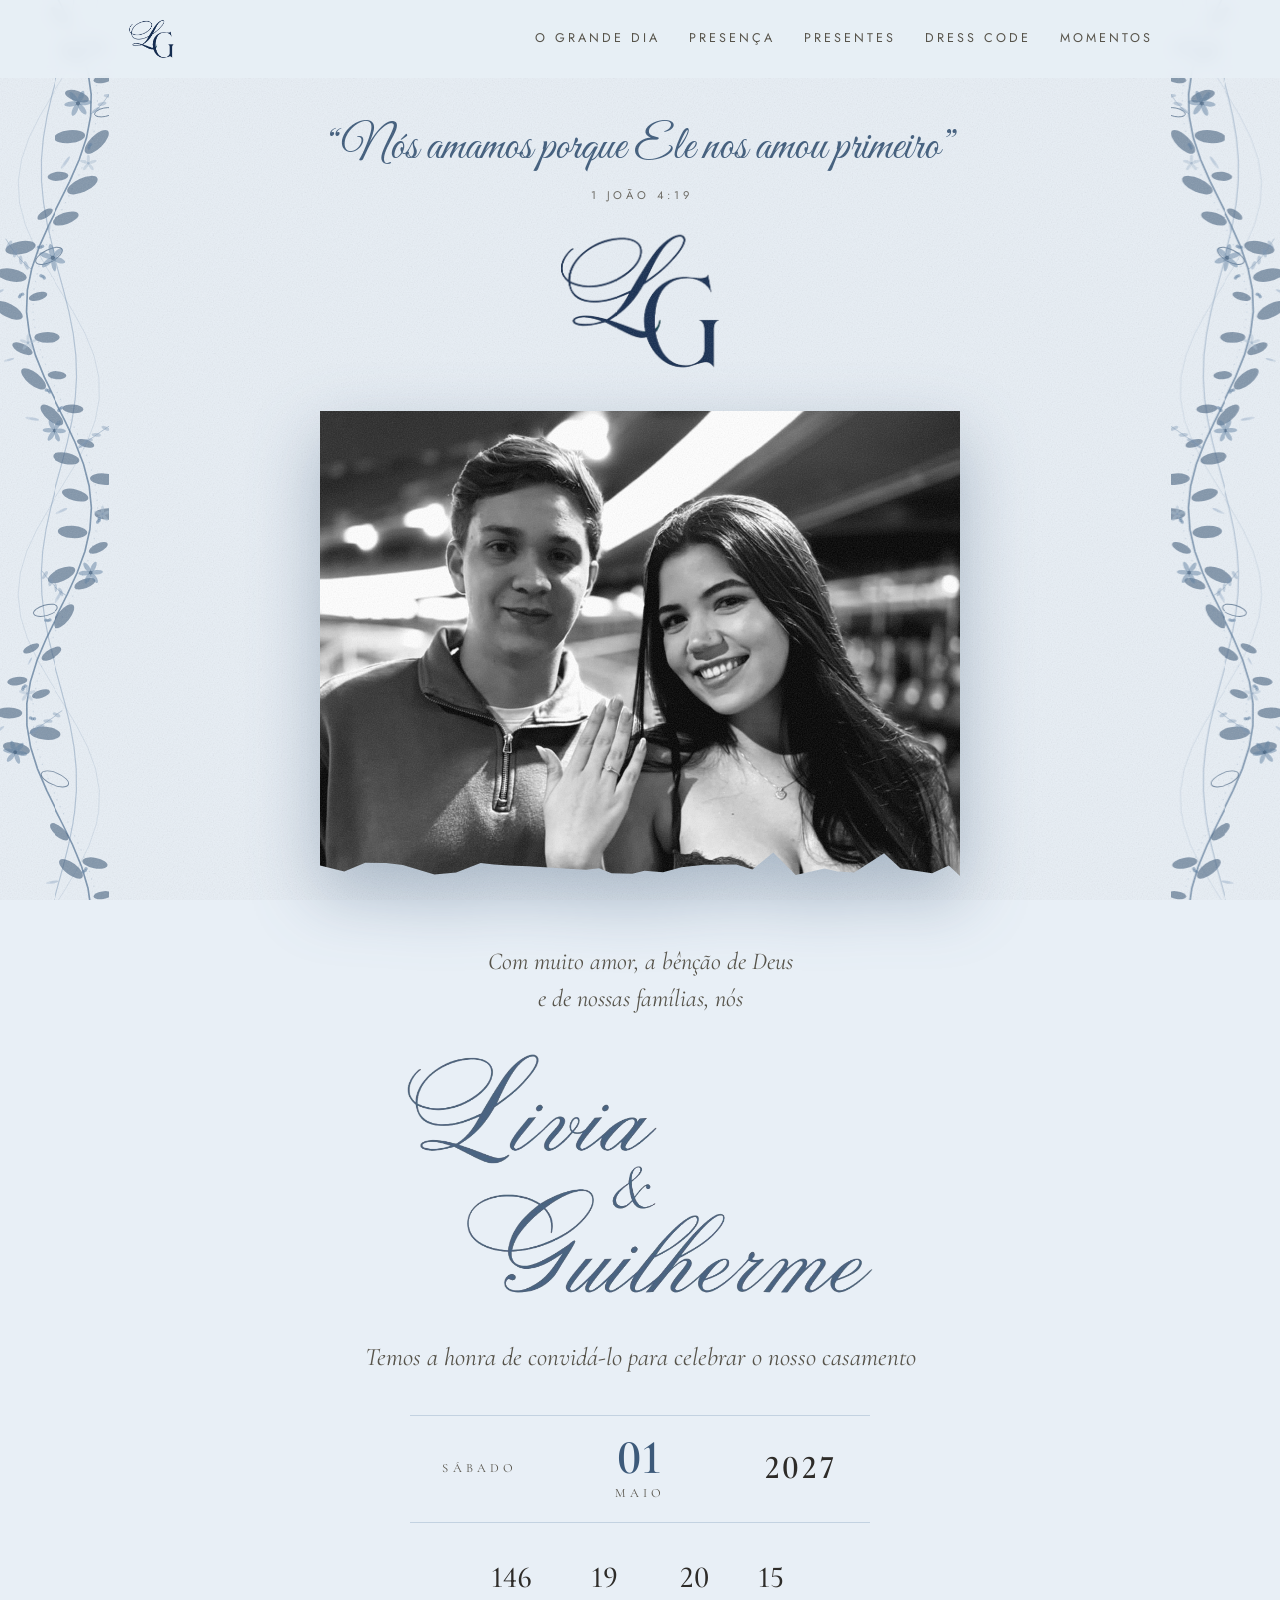
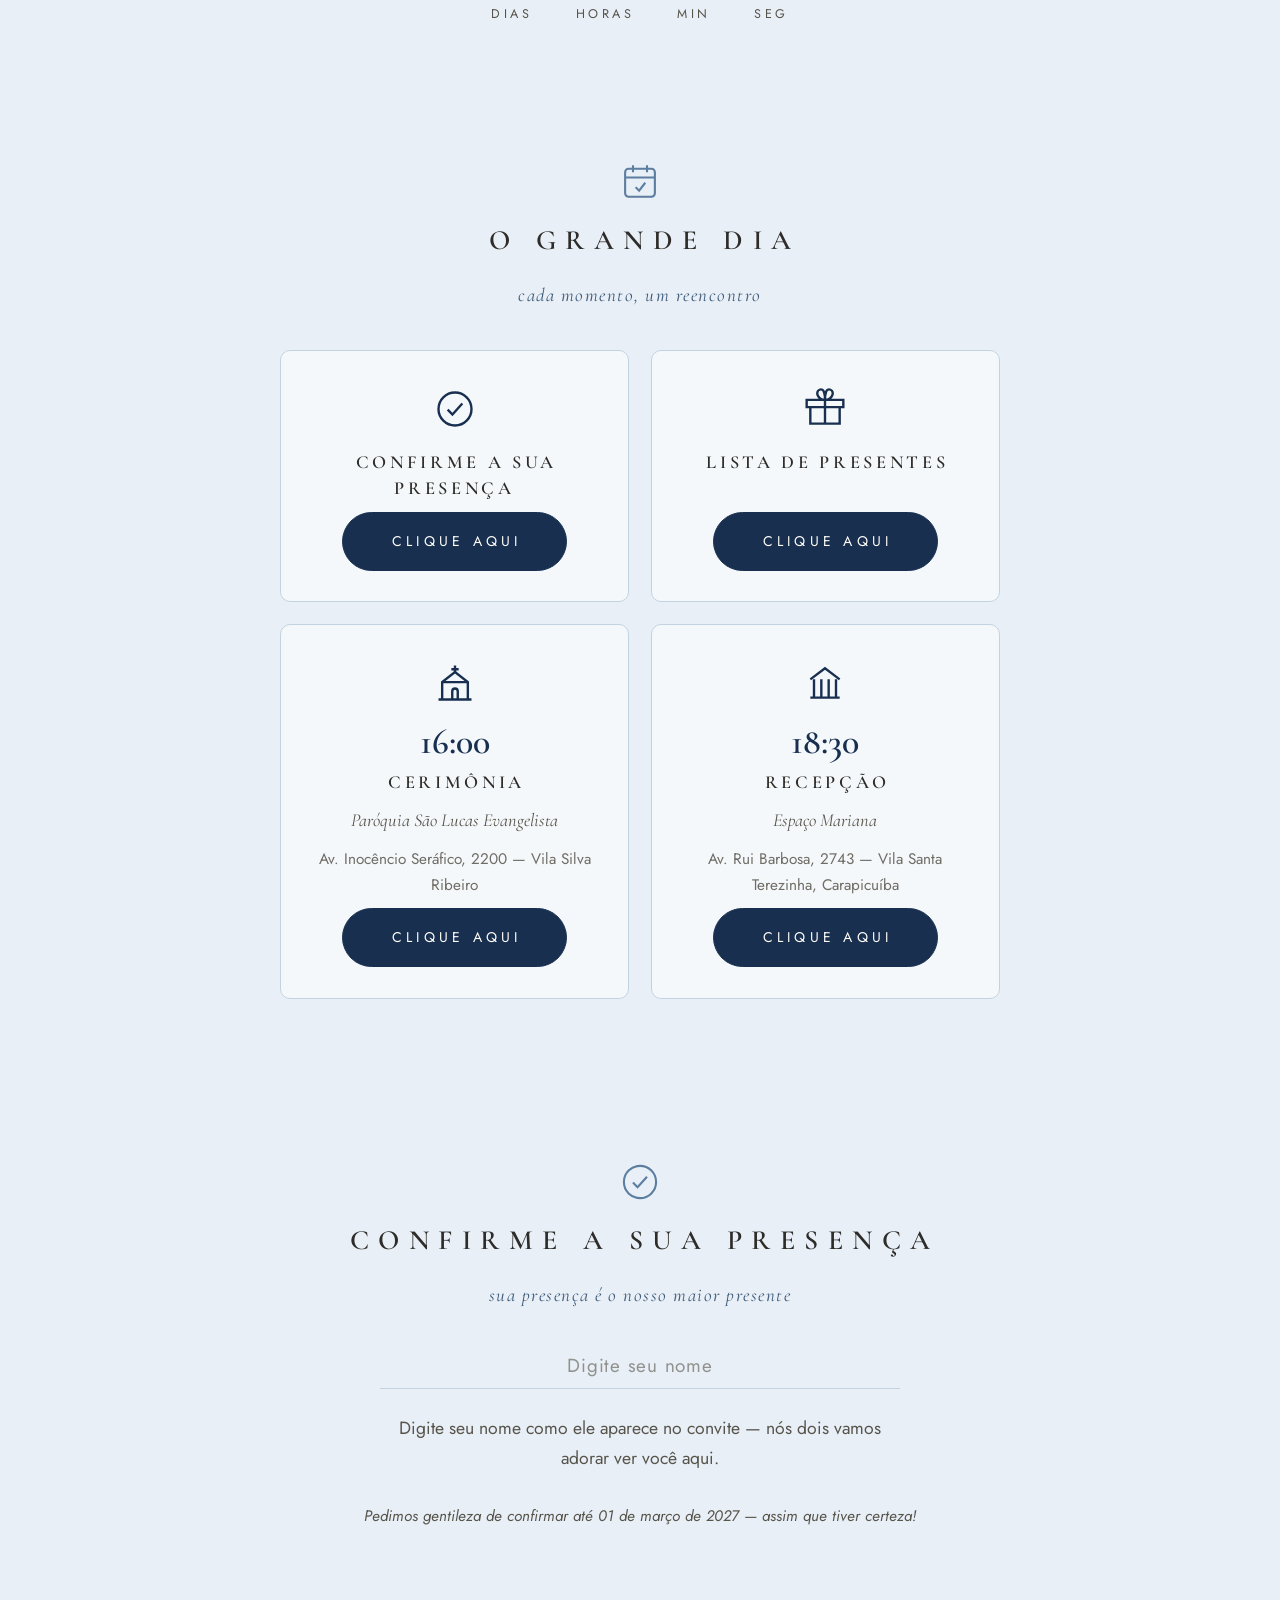
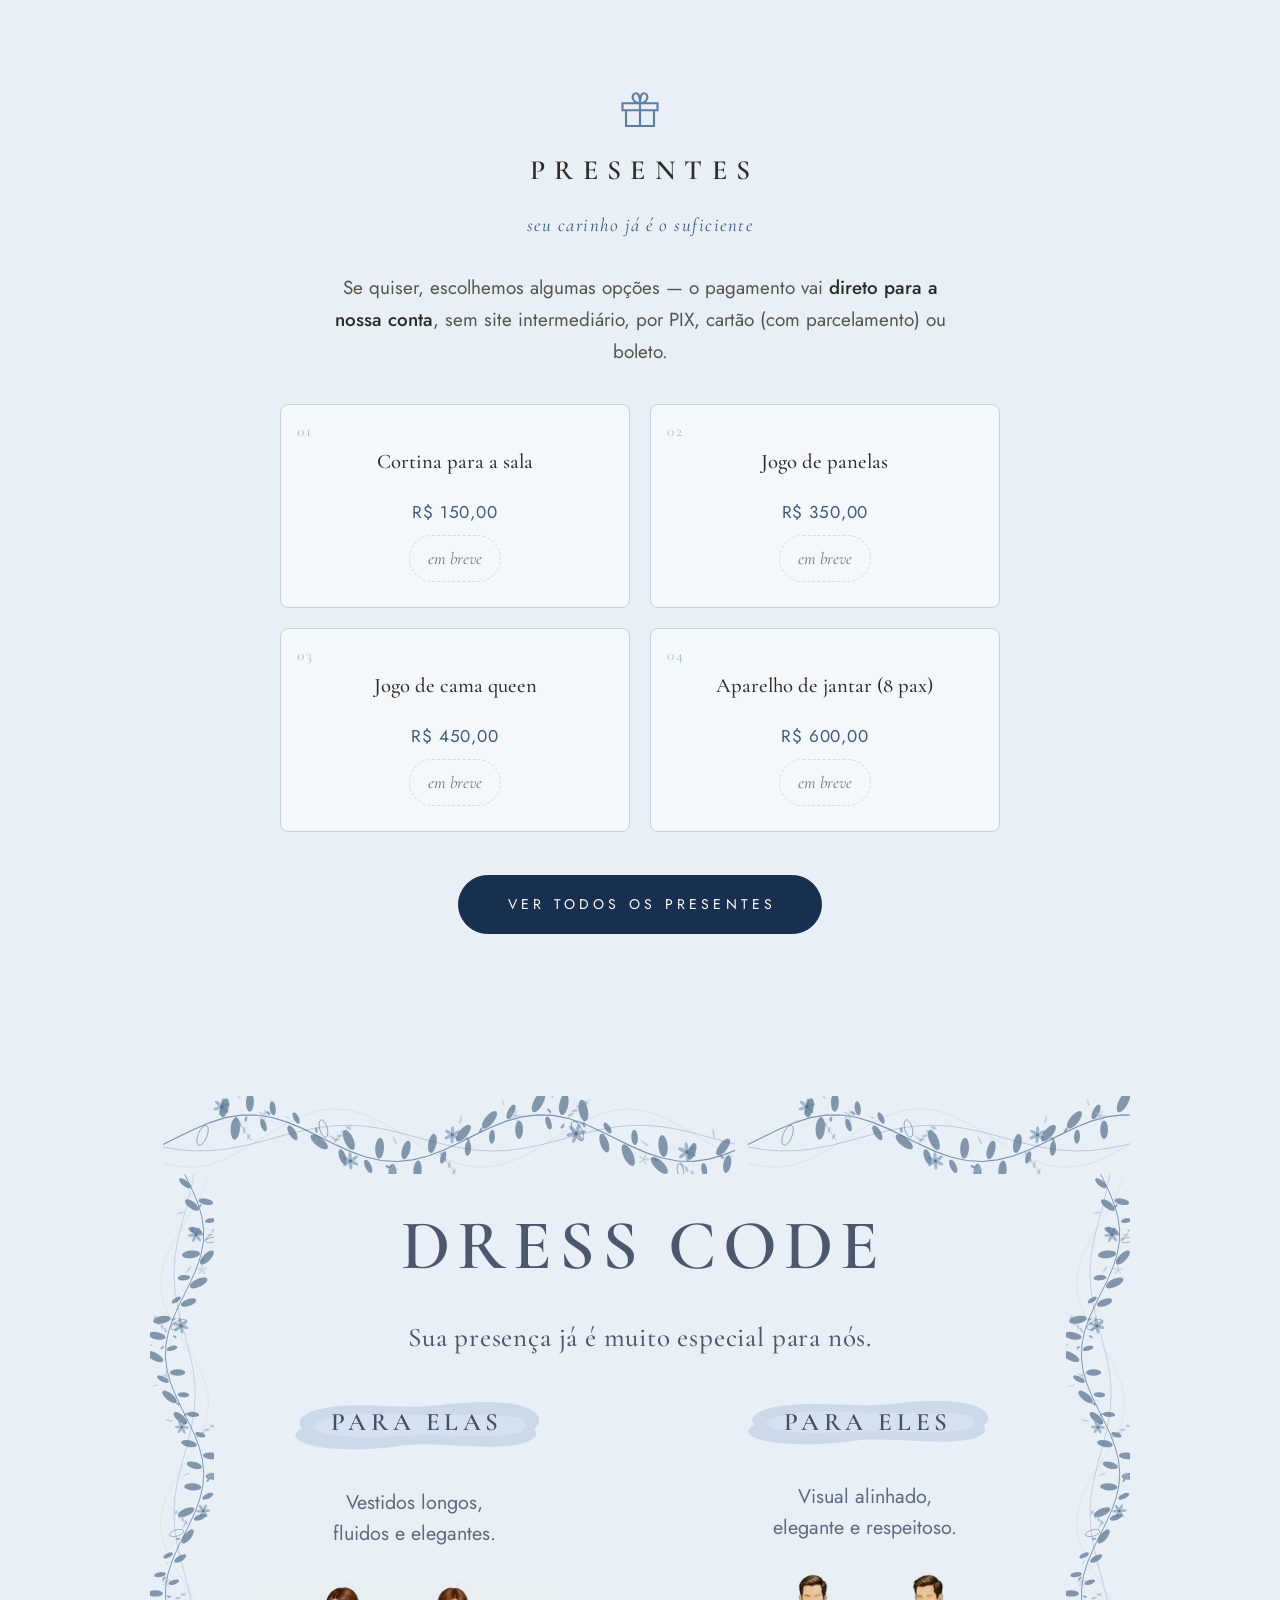
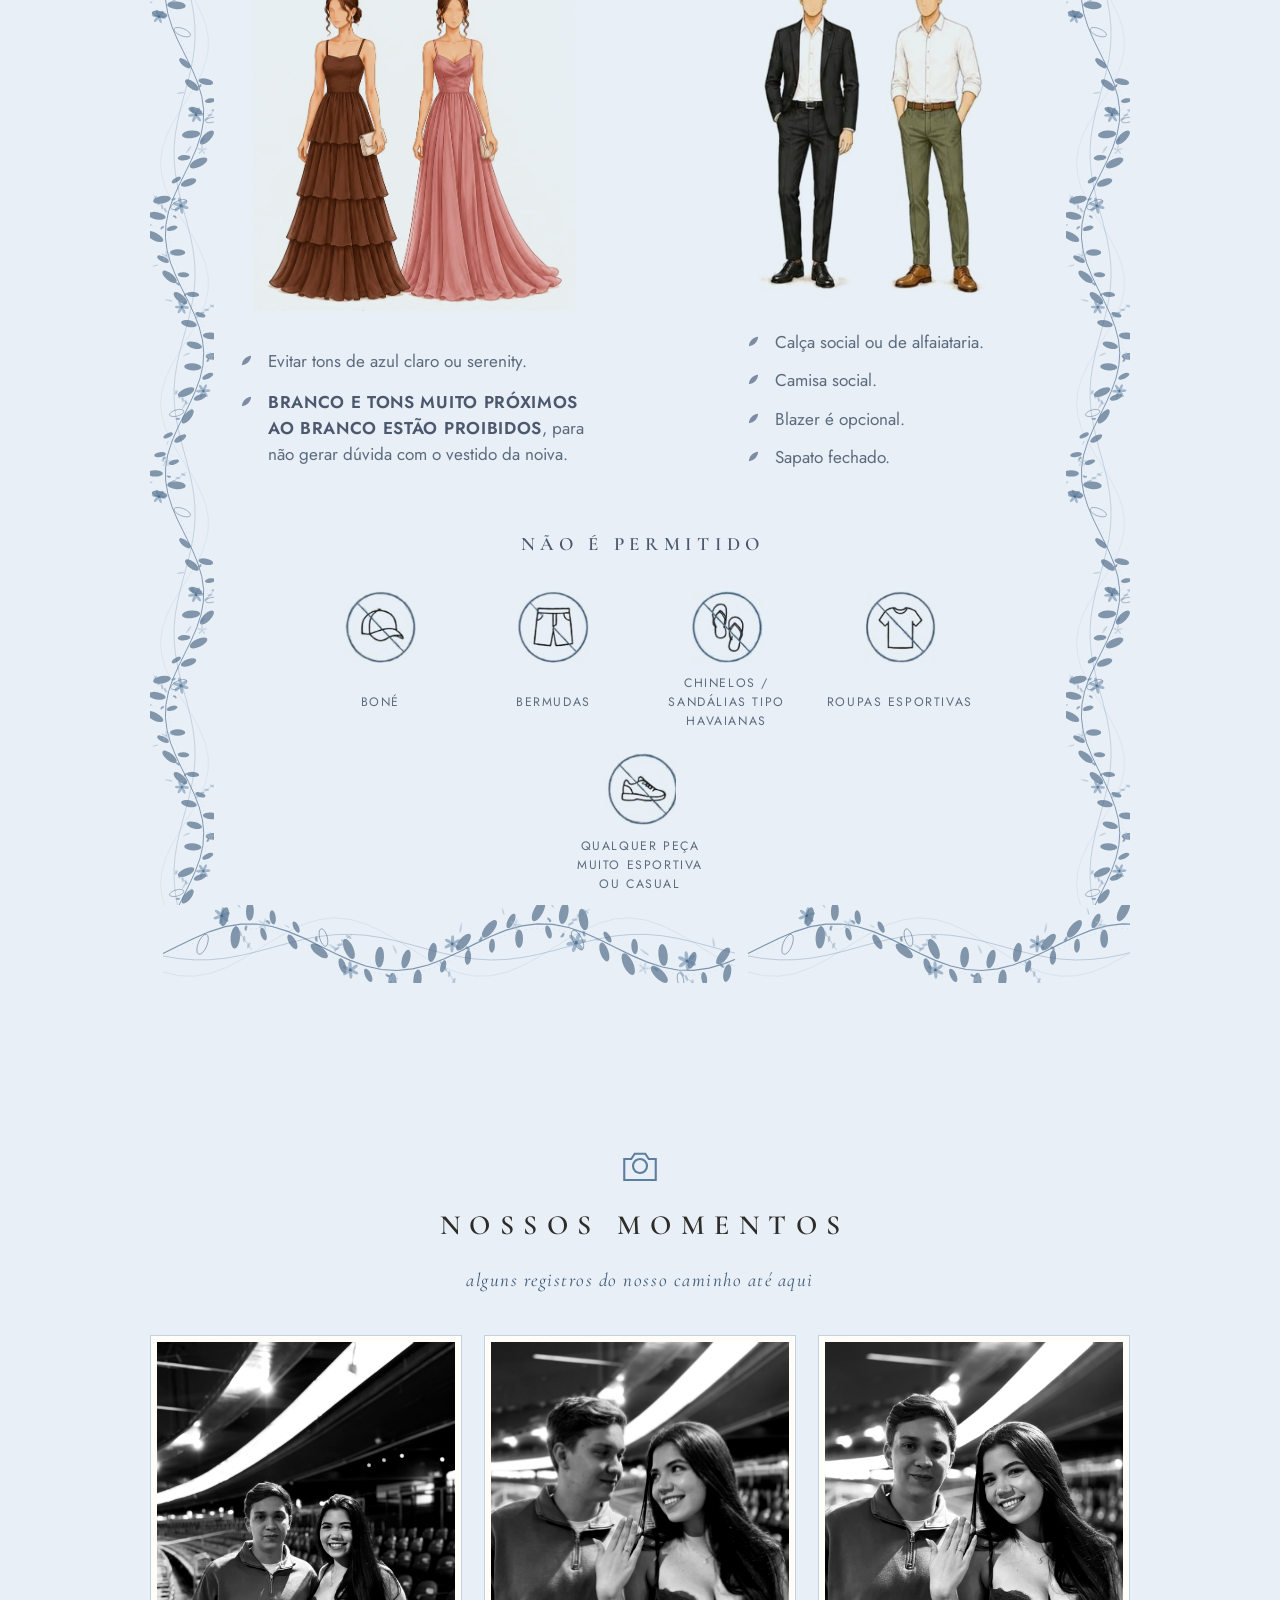
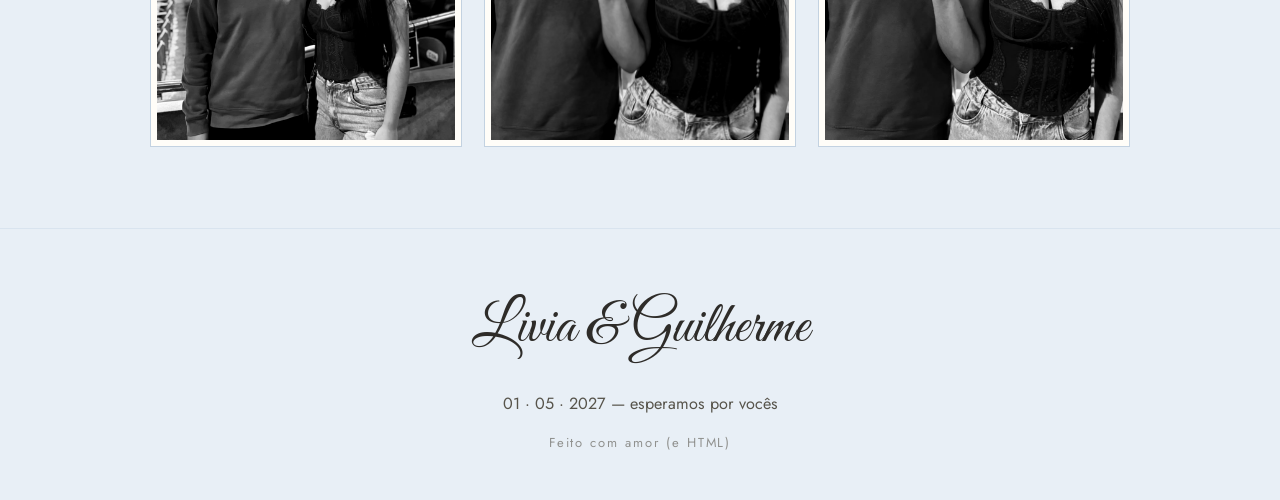
==== commit 399ba909: "Versículo do hero em Great Vibes (mesma fonte do convite); remove 'E para que tudo fique ainda mais " ====
--- a/index.html
+++ b/index.html
@@ -17,7 +17,7 @@
   <meta name="twitter:card" content="summary_large_image">
   <link rel="preconnect" href="https://fonts.googleapis.com">
   <link rel="preconnect" href="https://fonts.gstatic.com" crossorigin>
-  <link href="https://fonts.googleapis.com/css2?family=Cormorant+Garamond:ital,wght@0,400;0,500;0,600;1,400;1,500&family=Great+Vibes&family=Jost:wght@300;400;500&family=Pinyon+Script&display=swap" rel="stylesheet">
+  <link href="https://fonts.googleapis.com/css2?family=Cormorant+Garamond:ital,wght@0,400;0,500;0,600;1,400;1,500&family=Great+Vibes&family=Jost:wght@300;400;500&display=swap" rel="stylesheet">
   <link rel="stylesheet" href="css/style.css">
   <link rel="stylesheet" href="css/foto-deckle.css">
   <link rel="icon" type="image/png" href="img/favicon.png">
@@ -155,15 +155,13 @@
         <div class="bloco__cabecalho">
           <h2 class="bloco__titulo">Dress Code</h2>
           <p class="bloco__sub">Sua presença já é muito especial para nós.</p>
-          <p class="bloco__sub bloco__sub--cali">E para que tudo fique ainda mais lindo,<br>
-          seguimos algumas orientações:</p>
         </div>
 
         <div class="dc">
           <div class="dc__lado">
             <h3 class="dc__pill">Para elas</h3>
             <p class="dc__desc">Vestidos longos,<br>fluidos e elegantes.</p>
-            <img src="img/dc-elas.jpg" alt="Ilustração de duas convidadas com vestidos longos, um verde em camadas e outro amarelo">
+            <img src="img/dc-elas.jpg" alt="Ilustração de duas convidadas com vestidos longos, um castanho em camadas e outro rosa">
             <ul class="dc__lista">
               <li>Evitar tons de azul claro ou serenity.</li>
               <li><b>Branco e tons muito próximos ao branco estão proibidos</b>, para não gerar dúvida com o vestido da noiva.</li>
--- a/css/style.css
+++ b/css/style.css
@@ -18,7 +18,6 @@
   --serif: "Cormorant Garamond", Georgia, serif;
   --sans:  "Jost", "Segoe UI", sans-serif;
   --cali:  "Great Vibes", cursive;
-  --cali-fina: "Pinyon Script", cursive; /* caligrafia fina de convite (estilo Bickham Script) */
 
   --flor-w: clamp(46px, 8.5vw, 116px);
   /* margem do papel: toda a coluna de conteúdo fica AQUI, fora da moldura
@@ -129,11 +128,11 @@
   text-align: center;
   padding: 2.2rem 0 3rem;
 }
-.hero__versiculo { max-width: 42ch; margin: 0 auto; }
+.hero__versiculo { max-width: min(700px, 100%); margin: 0 auto; } /* a frase faz ~633px em 1 linha no Great Vibes @45.9px */
 .hero__versiculo p {
-  font-family: var(--cali-fina);
-  font-size: clamp(1.5rem, 4vw, 2.15rem);
-  line-height: 1.35; color: var(--azul-tinta);
+  font-family: var(--cali);
+  font-size: clamp(1.75rem, 4.7vw, 2.55rem);
+  line-height: 1.3; color: var(--azul-tinta);
 }
 .hero__versiculo span {
   display: block; margin-top: .5rem;
@@ -412,11 +411,6 @@
   font-size: clamp(1.15rem, 2.6vw, 1.5rem); letter-spacing: .03em;
   color: #4c586e;
 }
-#dresscode .bloco__sub--cali {
-  font-family: var(--cali);
-  font-size: clamp(1.35rem, 3vw, 1.7rem); line-height: 1.32; letter-spacing: .01em;
-  color: #5a6c8c; margin-top: -.2rem;
-}
 .bloco__sub .cali {
   font-family: var(--cali); font-style: normal;
   font-size: 1.42rem; line-height: 1.3; letter-spacing: .02em;
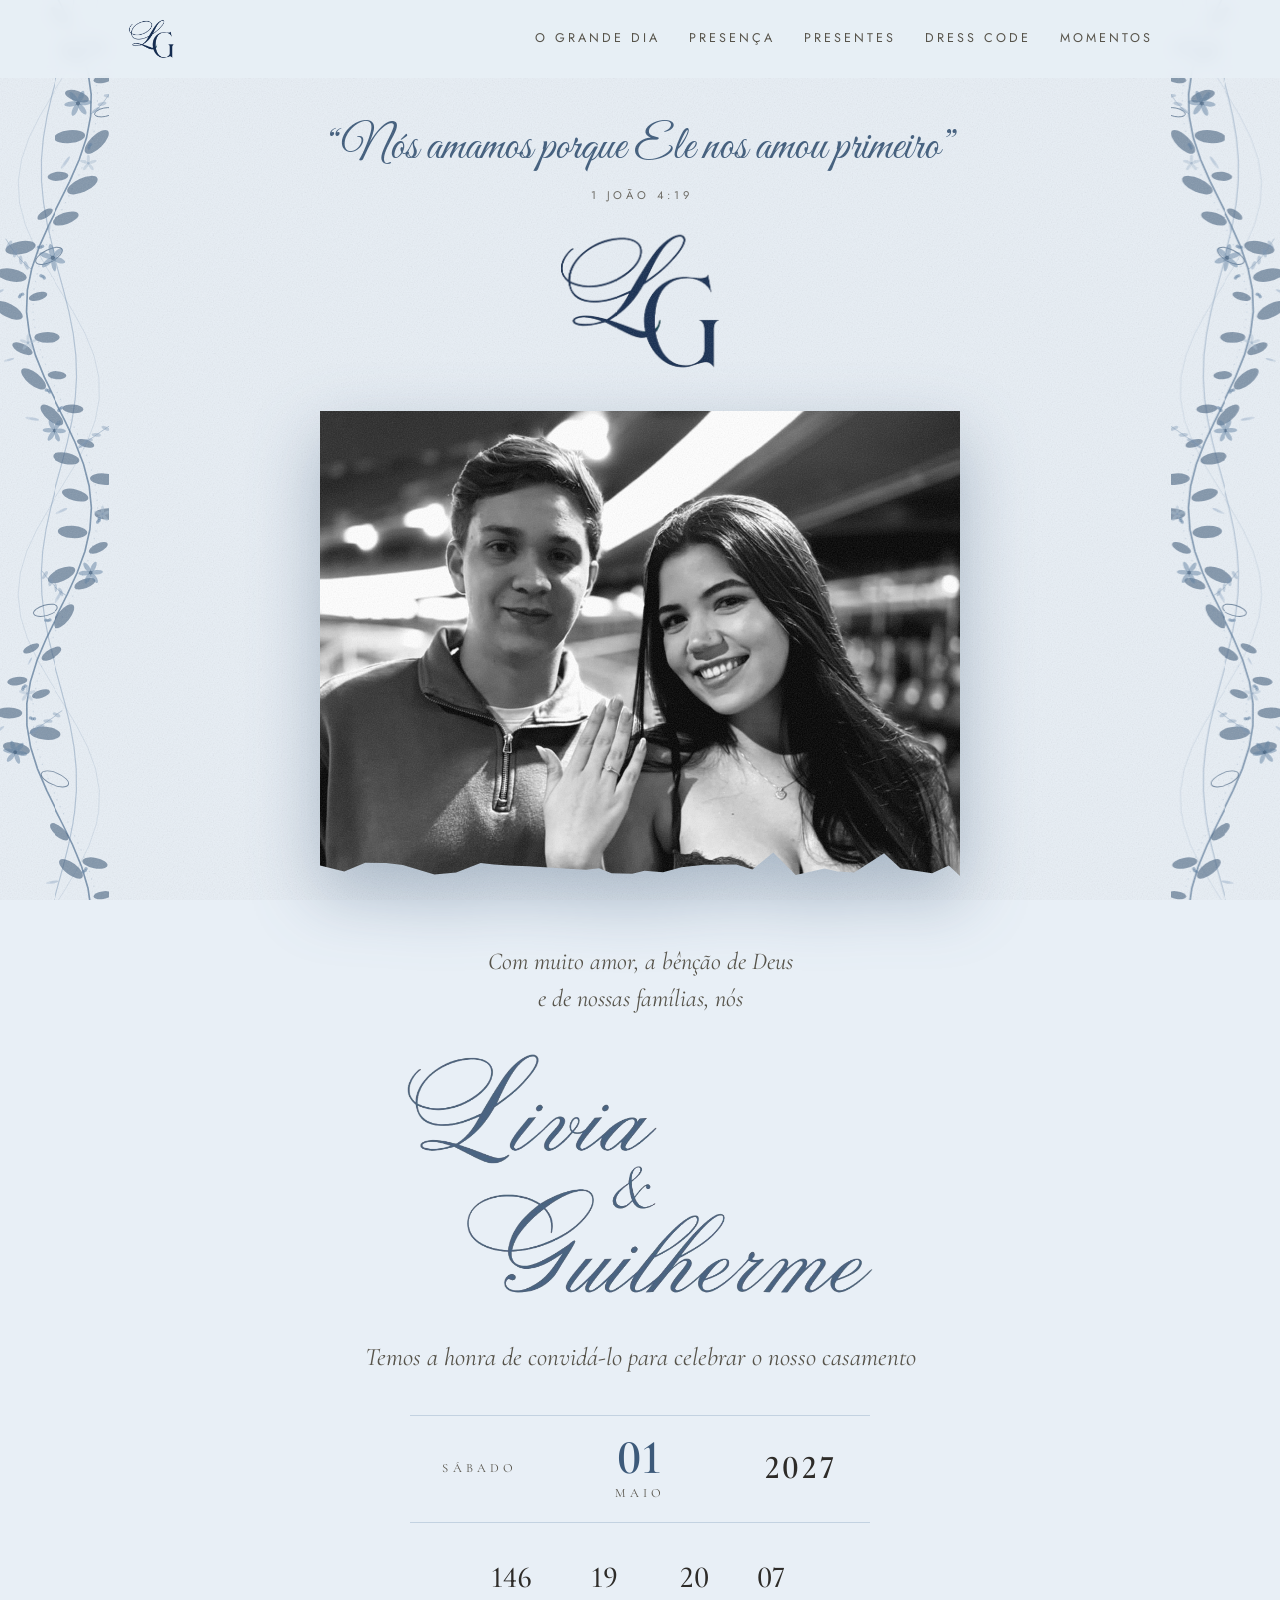
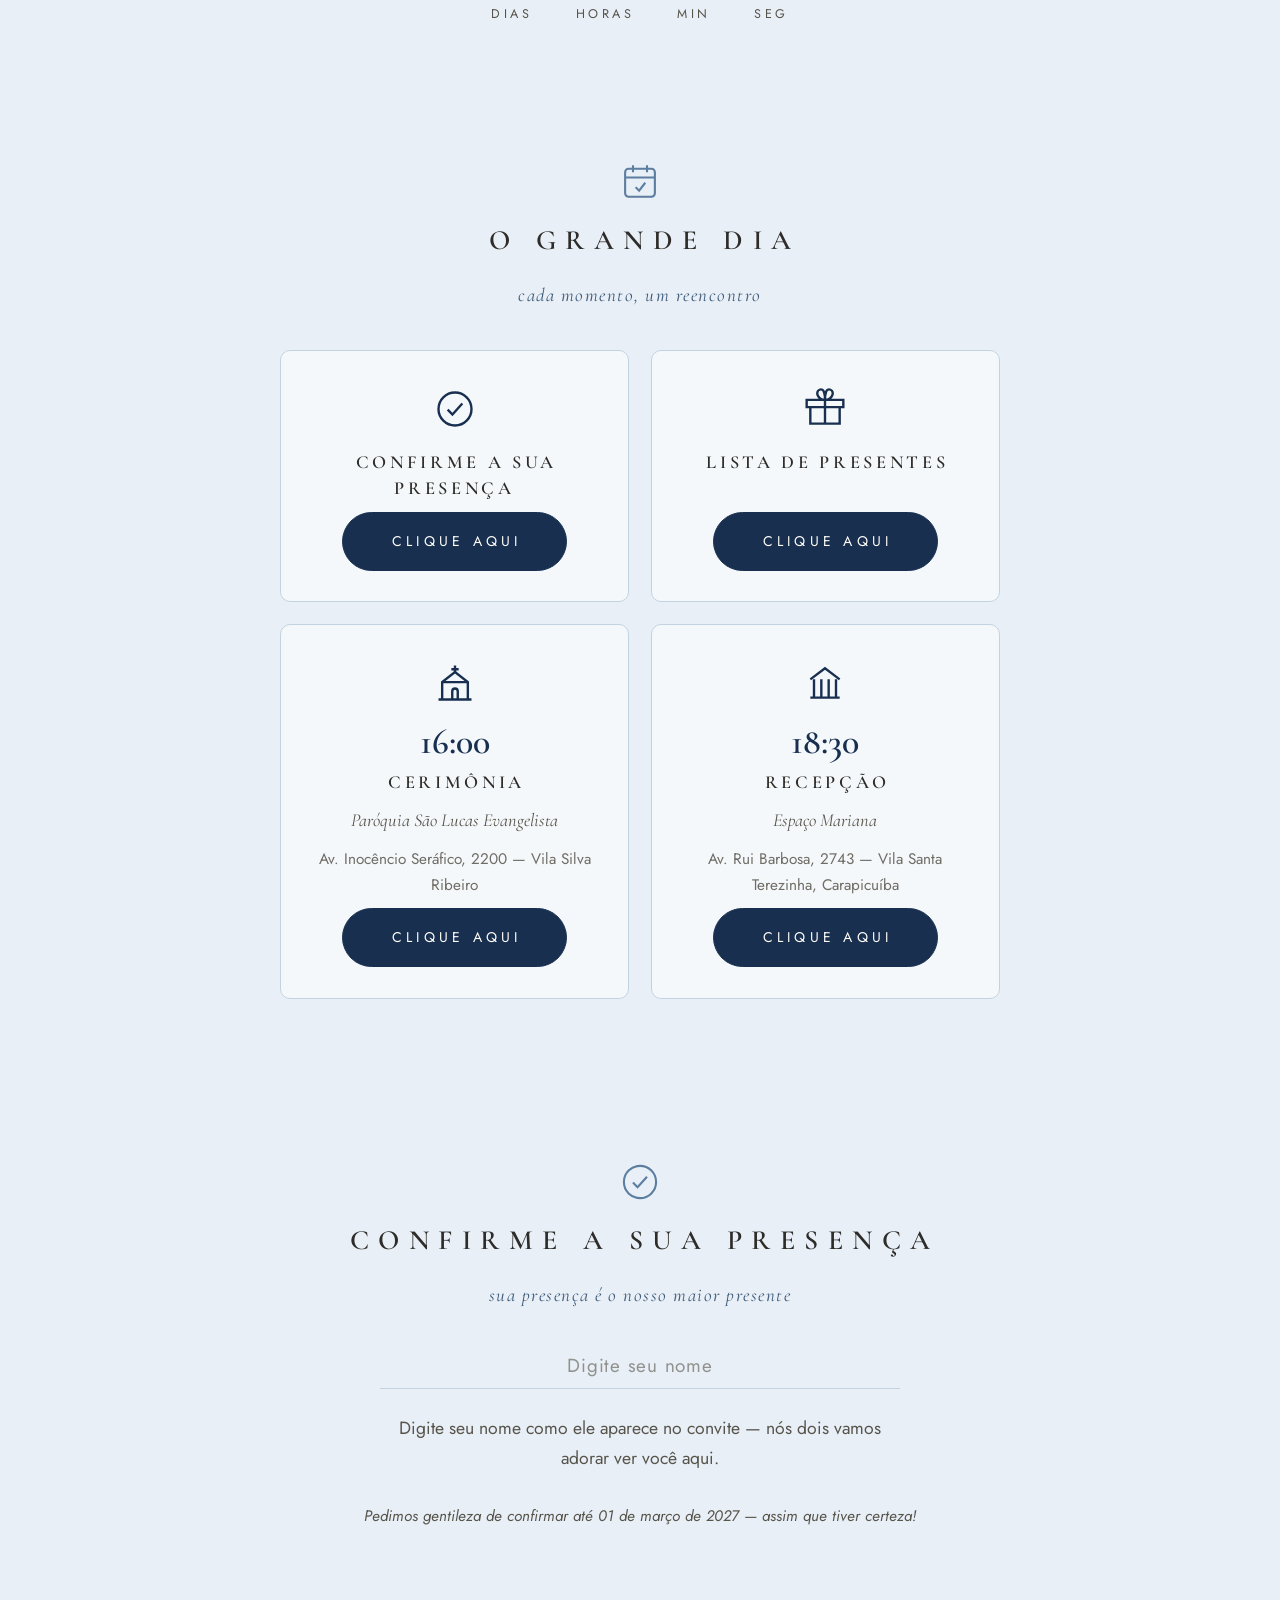
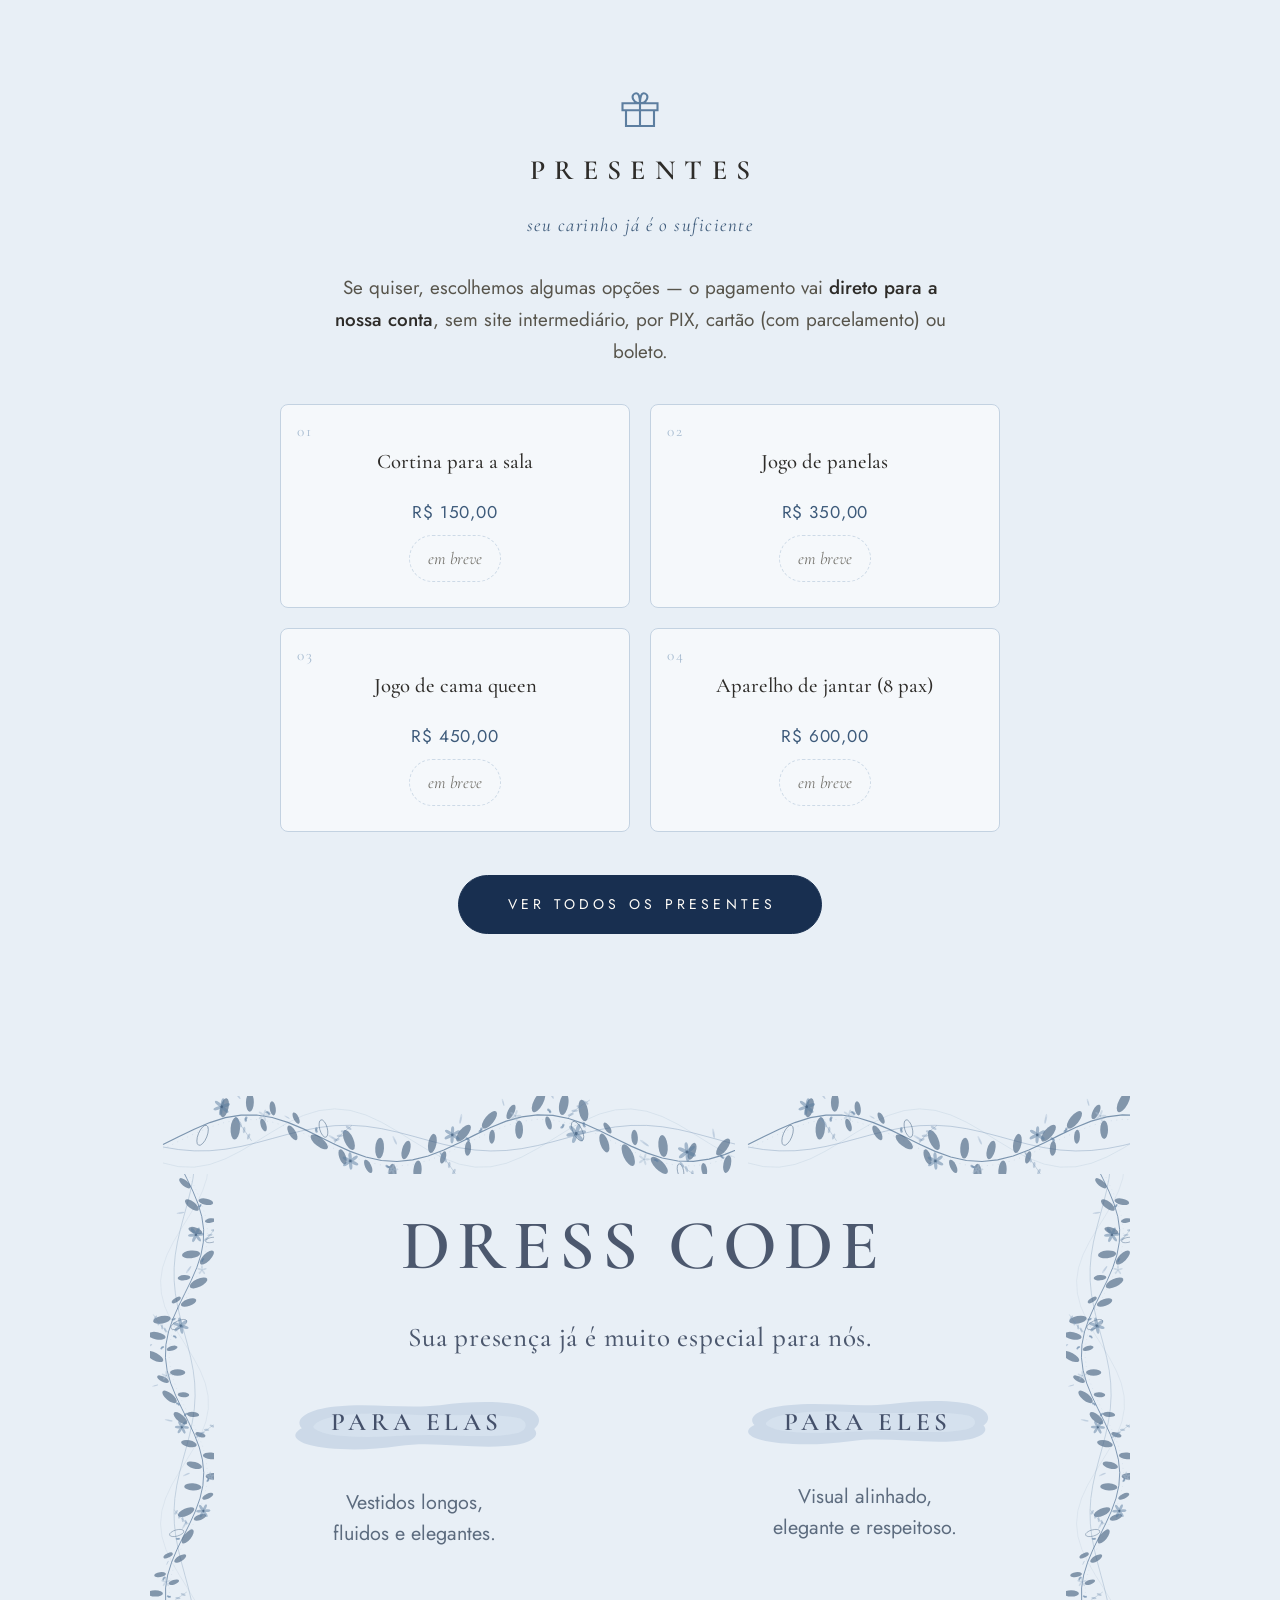
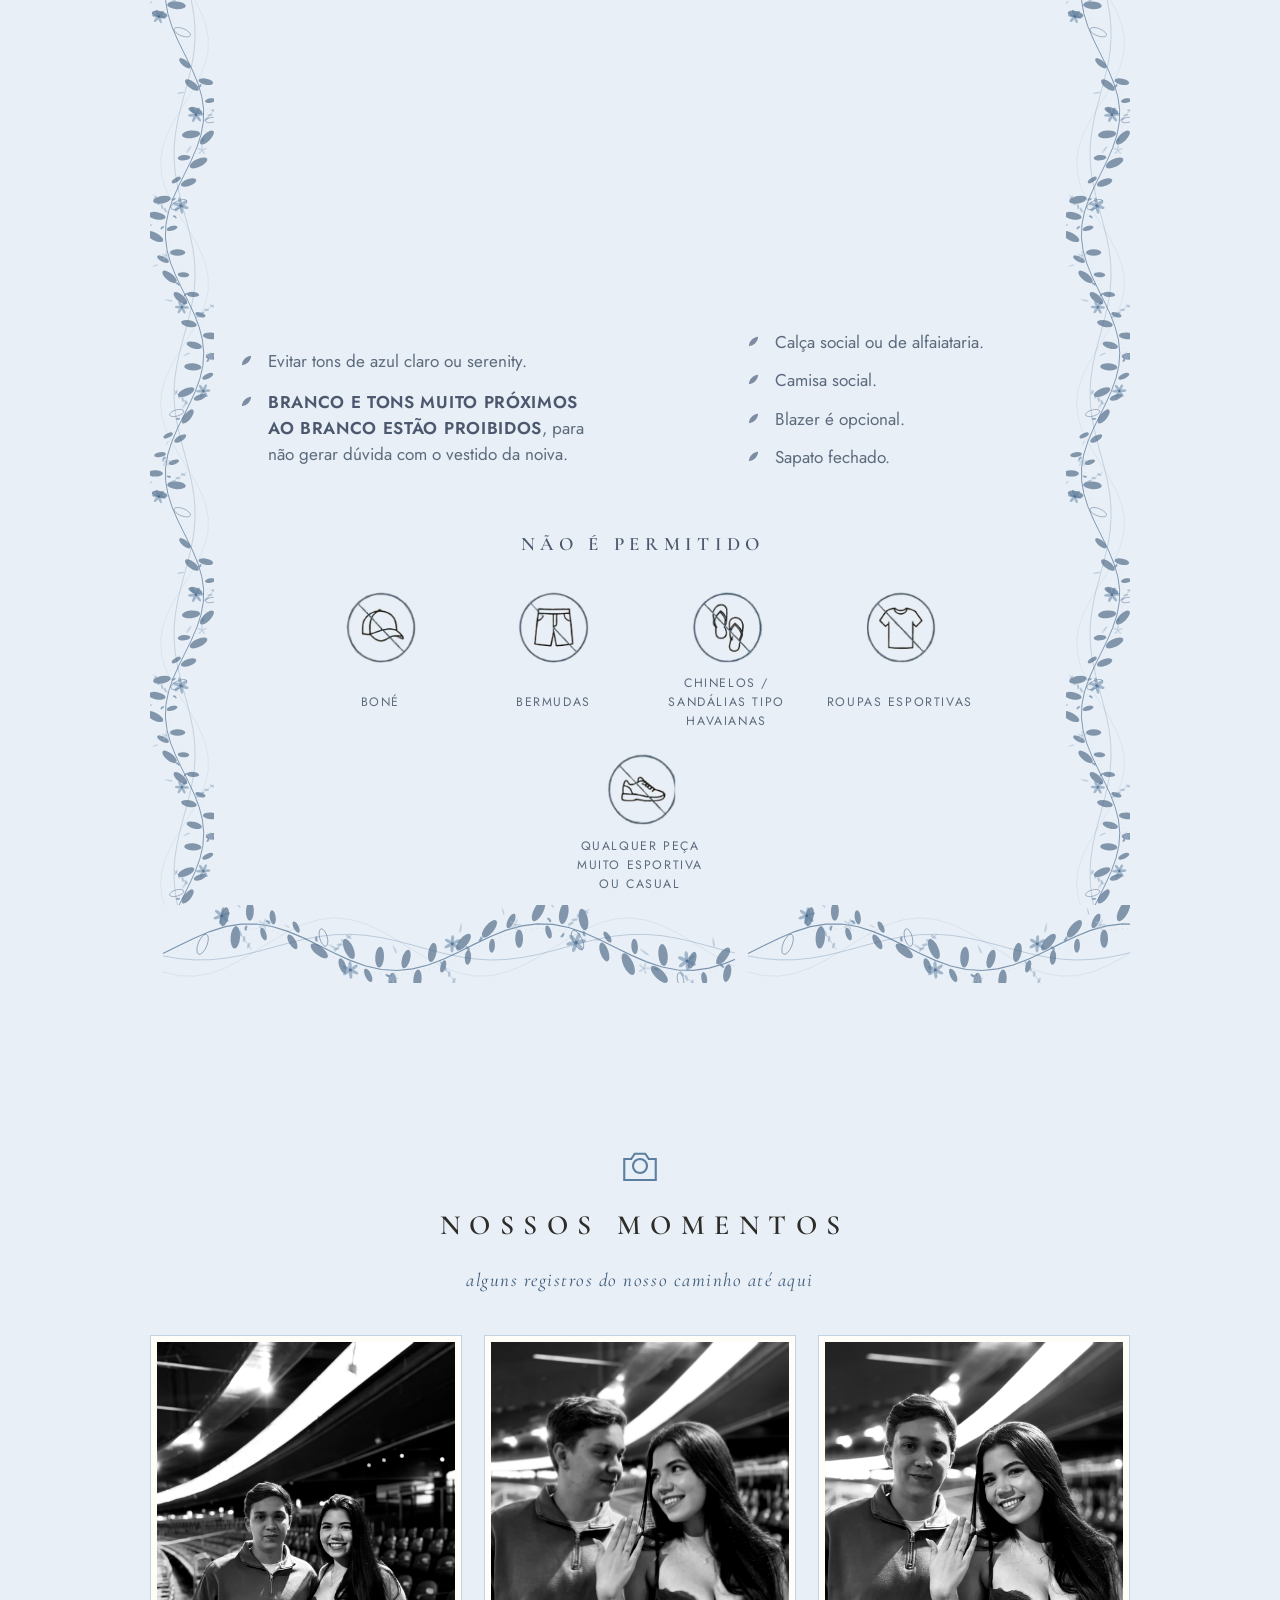
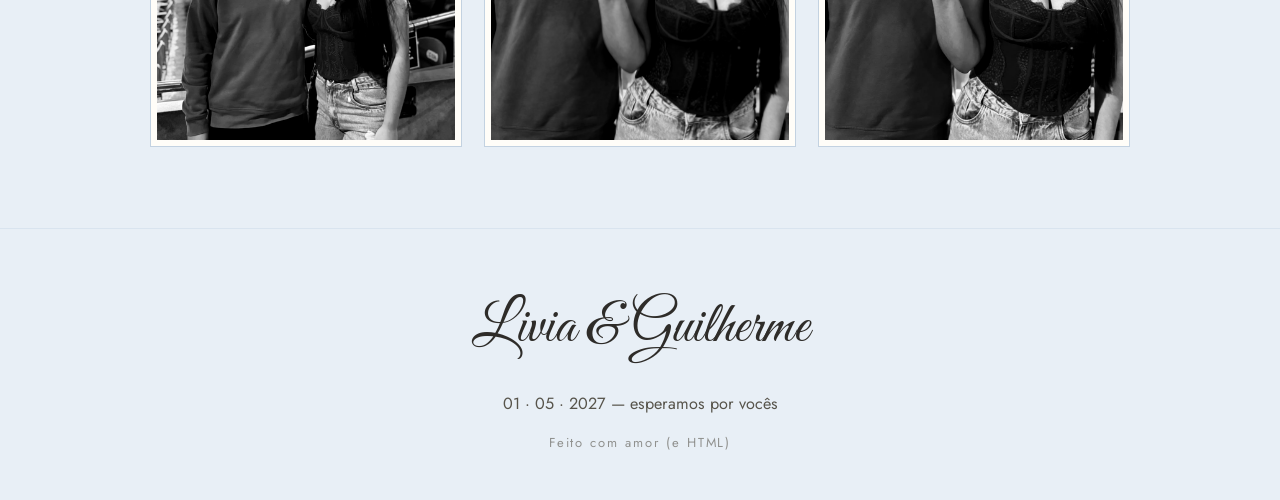
==== commit 69dcb318: "Dress code: elimina fundo branco dos ícones (PNG transparente) e uniformiza o papel das artes de ves" ====
--- a/index.html
+++ b/index.html
@@ -184,23 +184,23 @@
           <h3>Não é permitido</h3>
           <ul class="dc__proibicoes">
             <li>
-              <img src="img/dc-p1.jpg" alt="">
+              <img src="img/dc-p1.png" alt="">
               <span>Boné</span>
             </li>
             <li>
-              <img src="img/dc-p2.jpg" alt="">
+              <img src="img/dc-p2.png" alt="">
               <span>Bermudas</span>
             </li>
             <li>
-              <img src="img/dc-p3.jpg" alt="">
+              <img src="img/dc-p3.png" alt="">
               <span>Chinelos / sandálias tipo havaianas</span>
             </li>
             <li>
-              <img src="img/dc-p4.jpg" alt="">
+              <img src="img/dc-p4.png" alt="">
               <span>Roupas esportivas</span>
             </li>
             <li>
-              <img src="img/dc-p5.jpg" alt="">
+              <img src="img/dc-p5.png" alt="">
               <span>Qualquer peça muito esportiva ou casual</span>
             </li>
           </ul>
--- a/css/style.css
+++ b/css/style.css
@@ -429,8 +429,10 @@
 }
 .dc__desc { font-family: var(--sans); font-weight: 400; font-size: 1.1rem; line-height: 1.55; color: #5c6b7e; margin-top: .8rem; }
 .dc__lado img { height: min(330px, 86vw); width: auto; max-width: 96%; margin: .9rem 0 .2rem; }
-/* as artes têm papel #f5f5f3: clareia até o branco e multiplica para sumir no fundo azul */
-.dc__lado img, .dc__proibicoes img { filter: brightness(1.05); mix-blend-mode: multiply; }
+/* as artes têm papel branco puro: o multiply vira exatamente o azul do cartao */
+.dc__lado img { filter: brightness(1.05); mix-blend-mode: multiply; }
+/* icones "nao permitido" em PNG transparente: sem blend, sem flash de fundo */
+.dc__proibicoes img { width: 72px; height: 72px; }
 .dc__lista { list-style: none; text-align: left; max-width: 34ch; margin-top: 1rem; display: grid; gap: .7rem; justify-self: center; }
 .dc__lista li { position: relative; padding-left: 1.55rem; font-family: var(--sans); font-size: .95rem; line-height: 1.5; color: #5c6b7e; }
 .dc__lista li::before {
@@ -450,7 +452,6 @@
 }
 .dc__proibicoes { list-style: none; display: flex; flex-wrap: wrap; justify-content: center; gap: 1.2rem 1.4rem; }
 .dc__proibicoes li { width: 148px; display: grid; justify-items: center; gap: .65rem; }
-.dc__proibicoes img { width: 72px; height: 72px; }
 .dc__proibicoes span { font-family: var(--sans); font-size: .68rem; letter-spacing: .13em; text-transform: uppercase; color: #5c6b7e; line-height: 1.55; text-align: center; }
 @media (max-width: 700px) {
   .dc__proibicoes li { width: 42%; } /* 2 ícones por linha (após a regra base de 148px) */
